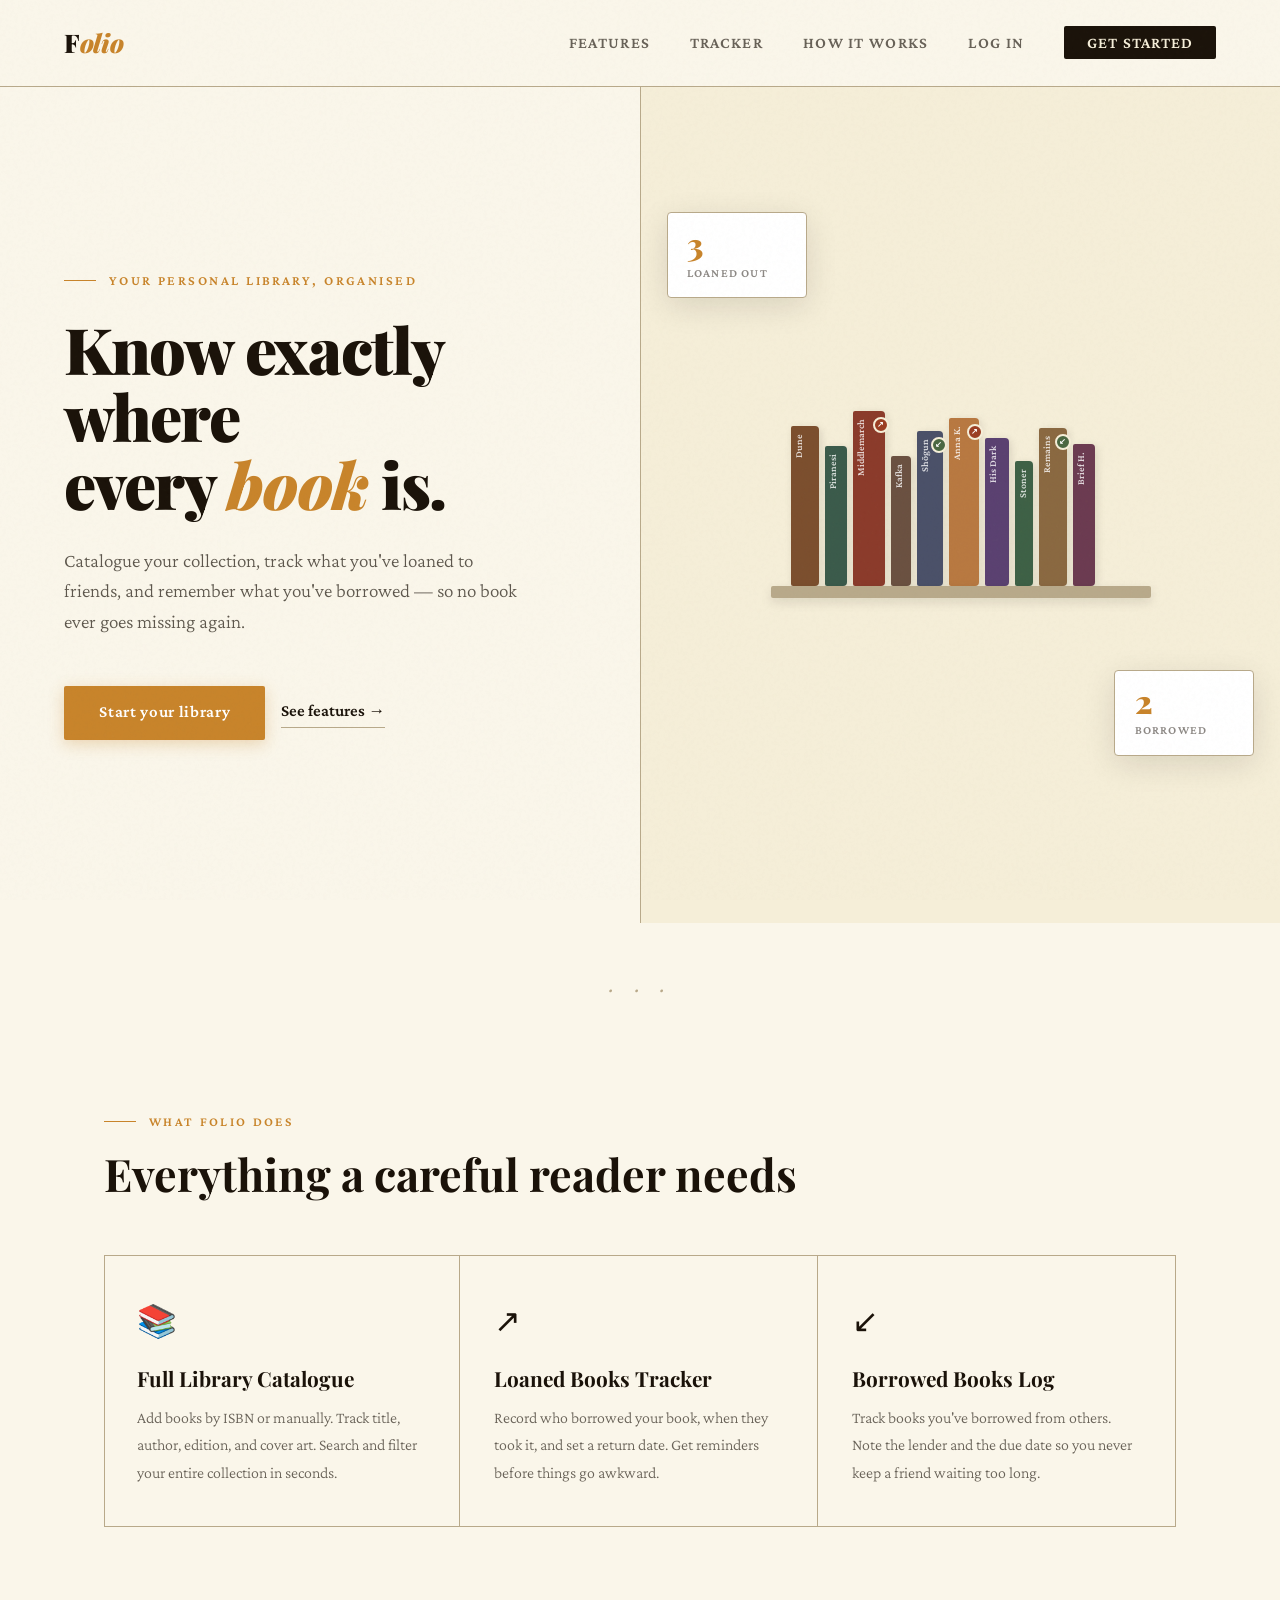
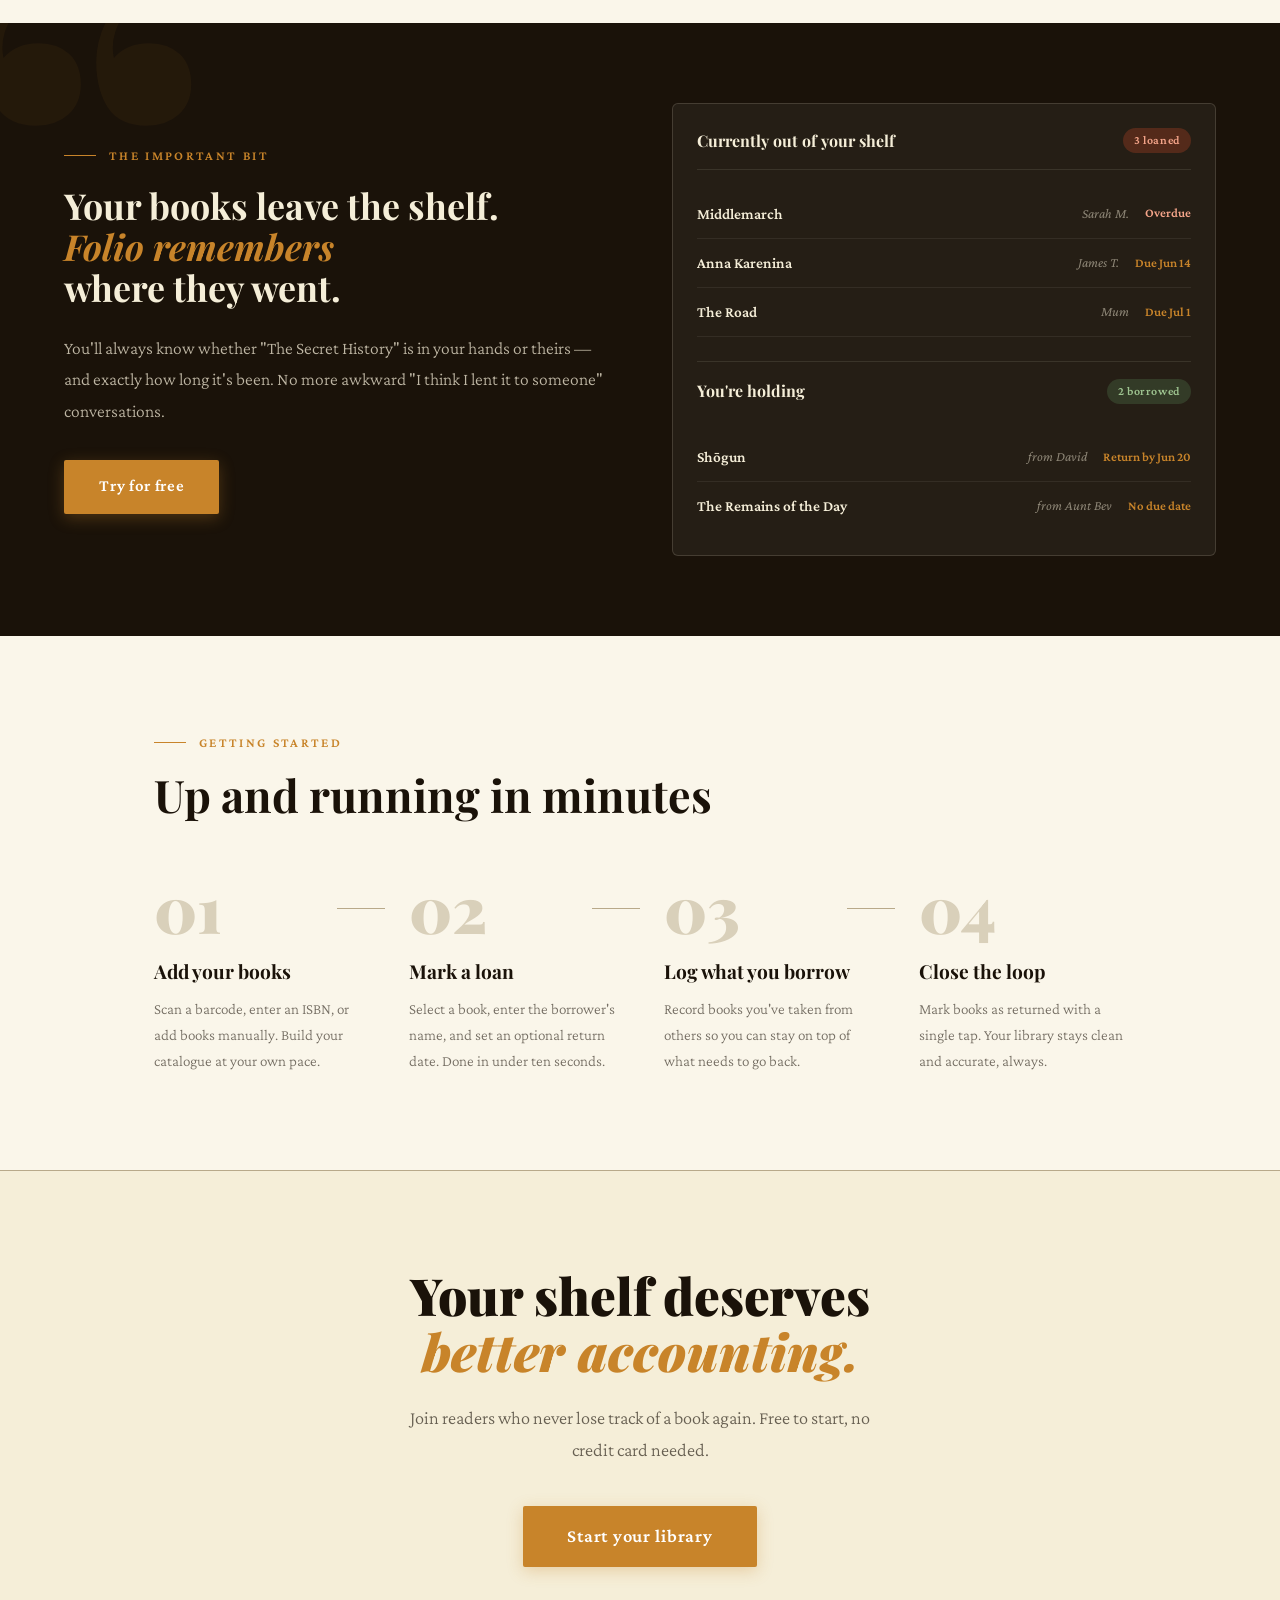
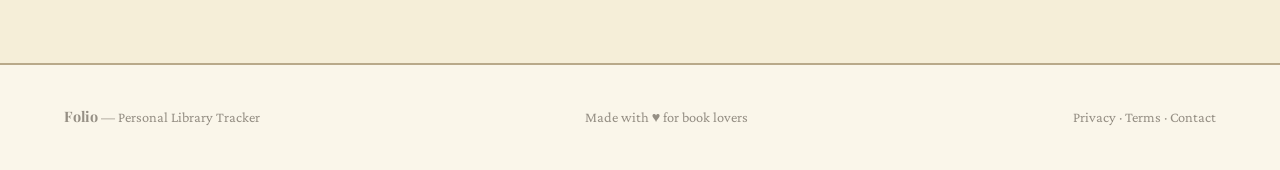
==== public/index.html @ 514248ba "Add files via upload" ====
<!DOCTYPE html>
<html lang="en">
<head>
  <meta charset="UTF-8" />
  <meta name="viewport" content="width=device-width, initial-scale=1.0" />
  <title>Folio — Your Personal Library</title>
  <link rel="preconnect" href="https://fonts.googleapis.com" />
  <link rel="preconnect" href="https://fonts.gstatic.com" crossorigin />
  <link href="https://fonts.googleapis.com/css2?family=Playfair+Display:ital,wght@0,400;0,700;0,900;1,400;1,700&family=Crimson+Pro:ital,wght@0,300;0,400;0,600;1,300;1,400&display=swap" rel="stylesheet" />
  <style>
    *, *::before, *::after { box-sizing: border-box; margin: 0; padding: 0; }

    :root {
      --ink:       #1a1209;
      --parchment: #f5eed8;
      --cream:     #faf6ea;
      --amber:     #c8842a;
      --rust:      #9b3d22;
      --sage:      #4a6741;
      --dust:      #b8a98a;
      --shadow:    rgba(26,18,9,0.12);
    }

    html { scroll-behavior: smooth; }

    body {
      background-color: var(--cream);
      color: var(--ink);
      font-family: 'Crimson Pro', Georgia, serif;
      font-size: 18px;
      line-height: 1.6;
      overflow-x: hidden;
    }

    /* ── Grain overlay ── */
    body::before {
      content: '';
      position: fixed;
      inset: 0;
      background-image: url("data:image/svg+xml,%3Csvg viewBox='0 0 256 256' xmlns='http://www.w3.org/2000/svg'%3E%3Cfilter id='noise'%3E%3CfeTurbulence type='fractalNoise' baseFrequency='0.9' numOctaves='4' stitchTiles='stitch'/%3E%3C/filter%3E%3Crect width='100%25' height='100%25' filter='url(%23noise)' opacity='0.04'/%3E%3C/svg%3E");
      pointer-events: none;
      z-index: 9999;
      opacity: 0.5;
    }

    /* ── Nav ── */
    nav {
      display: flex;
      align-items: center;
      justify-content: space-between;
      padding: 1.4rem 4rem;
      border-bottom: 1px solid var(--dust);
      position: sticky;
      top: 0;
      background: rgba(250,246,234,0.92);
      backdrop-filter: blur(8px);
      z-index: 100;
    }

    .nav-logo {
      font-family: 'Playfair Display', serif;
      font-size: 1.6rem;
      font-weight: 900;
      letter-spacing: -0.01em;
      color: var(--ink);
      text-decoration: none;
    }

    .nav-logo span {
      color: var(--amber);
      font-style: italic;
    }

    .nav-links {
      display: flex;
      gap: 2.5rem;
      list-style: none;
    }

    .nav-links a {
      font-family: 'Crimson Pro', serif;
      font-size: 1rem;
      font-weight: 600;
      letter-spacing: 0.08em;
      text-transform: uppercase;
      color: var(--ink);
      text-decoration: none;
      opacity: 0.65;
      transition: opacity 0.2s;
    }

    .nav-links a:hover { opacity: 1; }

    .nav-cta {
      background: var(--ink);
      color: var(--parchment) !important;
      padding: 0.5rem 1.4rem;
      border-radius: 2px;
      opacity: 1 !important;
      transition: background 0.2s !important;
    }

    .nav-cta:hover { background: var(--amber) !important; }

    /* ── Hero ── */
    .hero {
      display: grid;
      grid-template-columns: 1fr 1fr;
      min-height: calc(100vh - 64px);
      position: relative;
    }

    .hero-left {
      padding: 6rem 4rem 6rem 4rem;
      display: flex;
      flex-direction: column;
      justify-content: center;
      position: relative;
    }

    .hero-eyebrow {
      font-size: 0.85rem;
      font-weight: 600;
      letter-spacing: 0.18em;
      text-transform: uppercase;
      color: var(--amber);
      margin-bottom: 1.5rem;
      display: flex;
      align-items: center;
      gap: 0.8rem;
      opacity: 0;
      animation: fadeUp 0.7s 0.1s ease forwards;
    }

    .hero-eyebrow::before {
      content: '';
      display: inline-block;
      width: 2rem;
      height: 1px;
      background: var(--amber);
    }

    .hero-headline {
      font-family: 'Playfair Display', serif;
      font-size: clamp(3rem, 5vw, 5rem);
      font-weight: 900;
      line-height: 1.05;
      letter-spacing: -0.02em;
      margin-bottom: 1.8rem;
      opacity: 0;
      animation: fadeUp 0.7s 0.25s ease forwards;
    }

    .hero-headline em {
      font-style: italic;
      color: var(--amber);
    }

    .hero-sub {
      font-size: 1.2rem;
      font-weight: 300;
      color: rgba(26,18,9,0.7);
      max-width: 42ch;
      margin-bottom: 3rem;
      opacity: 0;
      animation: fadeUp 0.7s 0.4s ease forwards;
    }

    .hero-actions {
      display: flex;
      gap: 1rem;
      align-items: center;
      opacity: 0;
      animation: fadeUp 0.7s 0.55s ease forwards;
    }

    .btn-primary {
      background: var(--amber);
      color: #fff;
      font-family: 'Crimson Pro', serif;
      font-size: 1.05rem;
      font-weight: 600;
      letter-spacing: 0.04em;
      padding: 0.85rem 2.2rem;
      border: none;
      border-radius: 2px;
      cursor: pointer;
      text-decoration: none;
      display: inline-block;
      transition: background 0.2s, transform 0.15s;
      box-shadow: 0 4px 16px rgba(200,132,42,0.3);
    }

    .btn-primary:hover { background: var(--rust); transform: translateY(-1px); }

    .btn-ghost {
      font-family: 'Crimson Pro', serif;
      font-size: 1.05rem;
      font-weight: 600;
      color: var(--ink);
      text-decoration: none;
      display: inline-flex;
      align-items: center;
      gap: 0.4rem;
      border-bottom: 1px solid var(--dust);
      padding-bottom: 2px;
      transition: border-color 0.2s, color 0.2s;
    }

    .btn-ghost:hover { color: var(--amber); border-color: var(--amber); }

    /* ── Hero visual ── */
    .hero-right {
      position: relative;
      background: var(--parchment);
      display: flex;
      align-items: center;
      justify-content: center;
      overflow: hidden;
      border-left: 1px solid var(--dust);
    }

    .shelf-illustration {
      position: relative;
      width: 340px;
      opacity: 0;
      animation: fadeIn 1s 0.6s ease forwards;
    }

    /* Book shelf */
    .shelf {
      display: flex;
      align-items: flex-end;
      gap: 6px;
      position: relative;
      padding-bottom: 12px;
    }

    .shelf::after {
      content: '';
      position: absolute;
      bottom: 0;
      left: -20px;
      right: -20px;
      height: 12px;
      background: var(--dust);
      border-radius: 2px;
      box-shadow: 0 4px 12px var(--shadow);
    }

    .book {
      border-radius: 2px 4px 4px 2px;
      position: relative;
      cursor: default;
      transition: transform 0.2s;
      box-shadow: 2px 2px 8px var(--shadow);
    }

    .book:hover { transform: translateY(-8px); }

    .book-spine {
      writing-mode: vertical-rl;
      transform: rotate(180deg);
      font-family: 'Crimson Pro', serif;
      font-size: 10px;
      font-weight: 600;
      color: rgba(255,255,255,0.8);
      padding: 8px 0;
      text-align: center;
      overflow: hidden;
      text-overflow: ellipsis;
      white-space: nowrap;
    }

    /* Badge on books */
    .book-badge {
      position: absolute;
      top: 6px;
      right: -4px;
      width: 16px;
      height: 16px;
      border-radius: 50%;
      border: 2px solid var(--parchment);
      font-size: 8px;
      display: flex;
      align-items: center;
      justify-content: center;
      font-weight: 900;
      color: #fff;
    }

    .badge-out  { background: var(--rust); }
    .badge-in   { background: var(--sage); }

    /* stat cards floating */
    .stat-card {
      position: absolute;
      background: white;
      border: 1px solid var(--dust);
      border-radius: 4px;
      padding: 0.9rem 1.2rem;
      box-shadow: 0 8px 32px var(--shadow);
      min-width: 140px;
      animation: float 4s ease-in-out infinite;
    }

    .stat-card:nth-child(1) { top: 15%; left: 4%; animation-delay: 0s; }
    .stat-card:nth-child(2) { bottom: 20%; right: 4%; animation-delay: 2s; }

    .stat-num {
      font-family: 'Playfair Display', serif;
      font-size: 2rem;
      font-weight: 900;
      line-height: 1;
      color: var(--amber);
    }

    .stat-label {
      font-size: 0.75rem;
      font-weight: 600;
      letter-spacing: 0.1em;
      text-transform: uppercase;
      color: rgba(26,18,9,0.5);
      margin-top: 0.25rem;
    }

    @keyframes float {
      0%, 100% { transform: translateY(0); }
      50%       { transform: translateY(-8px); }
    }

    @keyframes fadeUp {
      from { opacity: 0; transform: translateY(20px); }
      to   { opacity: 1; transform: translateY(0); }
    }

    @keyframes fadeIn {
      from { opacity: 0; }
      to   { opacity: 1; }
    }

    /* ── Divider ── */
    .divider {
      text-align: center;
      padding: 3rem 0 1.5rem;
      font-family: 'Playfair Display', serif;
      font-style: italic;
      font-size: 1.4rem;
      color: var(--dust);
      letter-spacing: 0.3em;
    }

    /* ── Features ── */
    .features {
      padding: 5rem 4rem 6rem;
      max-width: 1200px;
      margin: 0 auto;
    }

    .section-label {
      font-size: 0.82rem;
      font-weight: 600;
      letter-spacing: 0.18em;
      text-transform: uppercase;
      color: var(--amber);
      margin-bottom: 1rem;
      display: flex;
      align-items: center;
      gap: 0.8rem;
    }

    .section-label::before {
      content: '';
      display: inline-block;
      width: 2rem;
      height: 1px;
      background: var(--amber);
    }

    .section-title {
      font-family: 'Playfair Display', serif;
      font-size: clamp(2rem, 3.5vw, 3rem);
      font-weight: 700;
      line-height: 1.15;
      margin-bottom: 3.5rem;
      max-width: 28ch;
    }

    .features-grid {
      display: grid;
      grid-template-columns: repeat(3, 1fr);
      gap: 2px;
      border: 1px solid var(--dust);
    }

    .feature-card {
      padding: 2.5rem 2rem;
      border-right: 1px solid var(--dust);
      background: var(--cream);
      transition: background 0.25s;
      position: relative;
      overflow: hidden;
    }

    .feature-card:last-child { border-right: none; }

    .feature-card::before {
      content: '';
      position: absolute;
      bottom: 0;
      left: 0;
      right: 0;
      height: 3px;
      background: var(--amber);
      transform: scaleX(0);
      transition: transform 0.3s;
      transform-origin: left;
    }

    .feature-card:hover { background: var(--parchment); }
    .feature-card:hover::before { transform: scaleX(1); }

    .feature-icon {
      font-size: 2rem;
      margin-bottom: 1.2rem;
      display: block;
    }

    .feature-title {
      font-family: 'Playfair Display', serif;
      font-size: 1.3rem;
      font-weight: 700;
      margin-bottom: 0.8rem;
      line-height: 1.2;
    }

    .feature-desc {
      font-size: 1rem;
      color: rgba(26,18,9,0.65);
      font-weight: 300;
      line-height: 1.7;
    }

    /* ── Highlight band ── */
    .highlight {
      background: var(--ink);
      color: var(--parchment);
      padding: 5rem 4rem;
      display: grid;
      grid-template-columns: 1fr 1fr;
      gap: 4rem;
      align-items: center;
      position: relative;
      overflow: hidden;
    }

    .highlight::before {
      content: '\201C';
      position: absolute;
      font-family: 'Playfair Display', serif;
      font-size: 30rem;
      font-weight: 900;
      color: rgba(200,132,42,0.06);
      top: -8rem;
      left: -2rem;
      line-height: 1;
      pointer-events: none;
    }

    .highlight-label {
      font-size: 0.82rem;
      font-weight: 600;
      letter-spacing: 0.18em;
      text-transform: uppercase;
      color: var(--amber);
      margin-bottom: 1.2rem;
      display: flex;
      align-items: center;
      gap: 0.8rem;
    }

    .highlight-label::before {
      content: '';
      display: inline-block;
      width: 2rem;
      height: 1px;
      background: var(--amber);
    }

    .highlight-title {
      font-family: 'Playfair Display', serif;
      font-size: clamp(1.8rem, 2.8vw, 2.6rem);
      font-weight: 700;
      line-height: 1.15;
      margin-bottom: 1.5rem;
    }

    .highlight-title em {
      font-style: italic;
      color: var(--amber);
    }

    .highlight-body {
      font-size: 1.1rem;
      font-weight: 300;
      color: rgba(245,238,216,0.75);
      line-height: 1.8;
      margin-bottom: 2rem;
    }

    .tracker-mockup {
      background: rgba(255,255,255,0.05);
      border: 1px solid rgba(245,238,216,0.15);
      border-radius: 6px;
      padding: 1.5rem;
    }

    .tracker-header {
      display: flex;
      align-items: center;
      justify-content: space-between;
      margin-bottom: 1.2rem;
      padding-bottom: 1rem;
      border-bottom: 1px solid rgba(245,238,216,0.1);
    }

    .tracker-title {
      font-family: 'Playfair Display', serif;
      font-size: 1rem;
      font-weight: 700;
      color: var(--parchment);
    }

    .tracker-badge {
      font-size: 0.75rem;
      font-weight: 600;
      padding: 0.2rem 0.7rem;
      border-radius: 20px;
      letter-spacing: 0.05em;
    }

    .badge-loaned  { background: rgba(155,61,34,0.4);  color: #f5a58a; }
    .badge-borrowed { background: rgba(74,103,65,0.4); color: #9ec490; }

    .tracker-row {
      display: flex;
      align-items: center;
      justify-content: space-between;
      padding: 0.75rem 0;
      border-bottom: 1px solid rgba(245,238,216,0.07);
      gap: 1rem;
    }

    .tracker-row:last-child { border-bottom: none; }

    .tracker-book-name {
      font-size: 0.95rem;
      font-weight: 600;
      color: var(--parchment);
      flex: 1;
    }

    .tracker-person {
      font-size: 0.85rem;
      color: rgba(245,238,216,0.5);
      font-style: italic;
    }

    .tracker-due {
      font-size: 0.8rem;
      color: var(--amber);
      font-weight: 600;
      white-space: nowrap;
    }

    .tracker-due.overdue { color: #f5a58a; }

    /* ── How it works ── */
    .how {
      padding: 6rem 4rem;
      max-width: 1100px;
      margin: 0 auto;
    }

    .steps {
      display: grid;
      grid-template-columns: repeat(4, 1fr);
      gap: 3rem;
      margin-top: 3.5rem;
    }

    .step {
      position: relative;
    }

    .step-num {
      font-family: 'Playfair Display', serif;
      font-size: 4rem;
      font-weight: 900;
      color: var(--dust);
      line-height: 1;
      margin-bottom: 1rem;
      opacity: 0.5;
    }

    .step-title {
      font-family: 'Playfair Display', serif;
      font-size: 1.2rem;
      font-weight: 700;
      margin-bottom: 0.6rem;
    }

    .step-desc {
      font-size: 0.95rem;
      font-weight: 300;
      color: rgba(26,18,9,0.6);
      line-height: 1.7;
    }

    /* connector line */
    .step:not(:last-child)::after {
      content: '';
      position: absolute;
      top: 2rem;
      right: -1.5rem;
      width: 3rem;
      height: 1px;
      background: var(--dust);
    }

    /* ── CTA ── */
    .cta-band {
      background: var(--parchment);
      border-top: 1px solid var(--dust);
      border-bottom: 1px solid var(--dust);
      padding: 6rem 4rem;
      text-align: center;
    }

    .cta-band h2 {
      font-family: 'Playfair Display', serif;
      font-size: clamp(2rem, 4vw, 3.5rem);
      font-weight: 900;
      line-height: 1.1;
      margin-bottom: 1.5rem;
    }

    .cta-band h2 em {
      font-style: italic;
      color: var(--amber);
    }

    .cta-band p {
      font-size: 1.15rem;
      font-weight: 300;
      color: rgba(26,18,9,0.65);
      max-width: 48ch;
      margin: 0 auto 2.5rem;
      line-height: 1.7;
    }

    /* ── Footer ── */
    footer {
      padding: 2.5rem 4rem;
      border-top: 1px solid var(--dust);
      display: flex;
      align-items: center;
      justify-content: space-between;
      font-size: 0.9rem;
      color: rgba(26,18,9,0.45);
    }

    footer a {
      color: inherit;
      text-decoration: none;
    }

    footer a:hover { color: var(--amber); }

    /* ── Responsive ── */
    @media (max-width: 900px) {
      nav { padding: 1.2rem 2rem; }
      .nav-links { display: none; }
      .hero { grid-template-columns: 1fr; min-height: unset; }
      .hero-right { height: 380px; border-left: none; border-top: 1px solid var(--dust); }
      .hero-left { padding: 4rem 2rem; }
      .features { padding: 4rem 2rem; }
      .features-grid { grid-template-columns: 1fr; }
      .feature-card { border-right: none; border-bottom: 1px solid var(--dust); }
      .highlight { grid-template-columns: 1fr; padding: 4rem 2rem; }
      .steps { grid-template-columns: 1fr 1fr; }
      .step::after { display: none; }
      .how { padding: 4rem 2rem; }
      .cta-band { padding: 4rem 2rem; }
      footer { flex-direction: column; gap: 1rem; text-align: center; padding: 2rem; }
    }
  </style>
</head>
<body>

  <!-- NAV -->
  <nav>
    <a class="nav-logo" href="#">F<span>olio</span></a>
    <ul class="nav-links">
      <li><a href="#features">Features</a></li>
      <li><a href="#tracker">Tracker</a></li>
      <li><a href="#how">How it works</a></li>
      <li><a href="/login">Log in</a></li>
      <li><a href="/signup" class="nav-cta">Get started</a></li>
    </ul>
  </nav>

  <!-- HERO -->
  <section class="hero">
    <div class="hero-left">
      <p class="hero-eyebrow">Your personal library, organised</p>
      <h1 class="hero-headline">
        Know exactly where<br>every <em>book</em> is.
      </h1>
      <p class="hero-sub">
        Catalogue your collection, track what you've loaned to friends, and remember what you've borrowed — so no book ever goes missing again.
      </p>
      <div class="hero-actions">
        <a href="/signup" class="btn-primary">Start your library</a>
        <a href="#features" class="btn-ghost">See features →</a>
      </div>
    </div>
    <div class="hero-right">
      <!-- Floating stat cards -->
      <div class="stat-card">
        <div class="stat-num">3</div>
        <div class="stat-label">Loaned out</div>
      </div>
      <div class="stat-card">
        <div class="stat-num">2</div>
        <div class="stat-label">Borrowed</div>
      </div>
      <!-- Book shelf -->
      <div class="shelf-illustration">
        <div class="shelf">
          <div class="book" style="width:28px;height:160px;background:#7b4e2d;">
            <span class="book-spine">Dune</span>
          </div>
          <div class="book" style="width:22px;height:140px;background:#3a5a4a;">
            <span class="book-spine">Piranesi</span>
          </div>
          <div class="book" style="width:32px;height:175px;background:#8b3a2a;">
            <span class="book-spine">Middlemarch</span>
            <span class="book-badge badge-out">↗</span>
          </div>
          <div class="book" style="width:20px;height:130px;background:#6a5040;">
            <span class="book-spine">Kafka</span>
          </div>
          <div class="book" style="width:26px;height:155px;background:#4a5068;">
            <span class="book-spine">Shōgun</span>
            <span class="book-badge badge-in">↙</span>
          </div>
          <div class="book" style="width:30px;height:168px;background:#b87840;">
            <span class="book-spine">Anna K.</span>
            <span class="book-badge badge-out">↗</span>
          </div>
          <div class="book" style="width:24px;height:148px;background:#5a4070;">
            <span class="book-spine">His Dark</span>
          </div>
          <div class="book" style="width:18px;height:125px;background:#3d6045;">
            <span class="book-spine">Stoner</span>
          </div>
          <div class="book" style="width:28px;height:158px;background:#8a6840;">
            <span class="book-spine">Remains</span>
            <span class="book-badge badge-in">↙</span>
          </div>
          <div class="book" style="width:22px;height:142px;background:#6b3a50;">
            <span class="book-spine">Brief H.</span>
          </div>
        </div>
      </div>
    </div>
  </section>

  <div class="divider">· · ·</div>

  <!-- FEATURES -->
  <section class="features" id="features">
    <p class="section-label">What Folio does</p>
    <h2 class="section-title">Everything a careful reader needs</h2>
    <div class="features-grid">
      <div class="feature-card">
        <span class="feature-icon">📚</span>
        <h3 class="feature-title">Full Library Catalogue</h3>
        <p class="feature-desc">Add books by ISBN or manually. Track title, author, edition, and cover art. Search and filter your entire collection in seconds.</p>
      </div>
      <div class="feature-card">
        <span class="feature-icon">↗</span>
        <h3 class="feature-title">Loaned Books Tracker</h3>
        <p class="feature-desc">Record who borrowed your book, when they took it, and set a return date. Get reminders before things go awkward.</p>
      </div>
      <div class="feature-card">
        <span class="feature-icon">↙</span>
        <h3 class="feature-title">Borrowed Books Log</h3>
        <p class="feature-desc">Track books you've borrowed from others. Note the lender and the due date so you never keep a friend waiting too long.</p>
      </div>
    </div>
  </section>

  <!-- HIGHLIGHT: TRACKER -->
  <section class="highlight" id="tracker">
    <div>
      <p class="highlight-label">The important bit</p>
      <h2 class="highlight-title">
        Your books leave the shelf.<br>
        <em>Folio remembers</em><br>where they went.
      </h2>
      <p class="highlight-body">
        You'll always know whether "The Secret History" is in your hands or theirs — and exactly how long it's been. No more awkward "I think I lent it to someone" conversations.
      </p>
      <a href="/signup" class="btn-primary">Try for free</a>
    </div>
    <div>
      <div class="tracker-mockup">
        <div class="tracker-header">
          <span class="tracker-title">Currently out of your shelf</span>
          <span class="tracker-badge badge-loaned">3 loaned</span>
        </div>
        <div class="tracker-row">
          <span class="tracker-book-name">Middlemarch</span>
          <span class="tracker-person">Sarah M.</span>
          <span class="tracker-due overdue">Overdue</span>
        </div>
        <div class="tracker-row">
          <span class="tracker-book-name">Anna Karenina</span>
          <span class="tracker-person">James T.</span>
          <span class="tracker-due">Due Jun 14</span>
        </div>
        <div class="tracker-row">
          <span class="tracker-book-name">The Road</span>
          <span class="tracker-person">Mum</span>
          <span class="tracker-due">Due Jul 1</span>
        </div>
        <div class="tracker-header" style="margin-top:1.5rem;margin-bottom:0.8rem; padding-top:1rem; border-top: 1px solid rgba(245,238,216,0.1); border-bottom: none;">
          <span class="tracker-title">You're holding</span>
          <span class="tracker-badge badge-borrowed">2 borrowed</span>
        </div>
        <div class="tracker-row">
          <span class="tracker-book-name">Shōgun</span>
          <span class="tracker-person">from David</span>
          <span class="tracker-due">Return by Jun 20</span>
        </div>
        <div class="tracker-row">
          <span class="tracker-book-name">The Remains of the Day</span>
          <span class="tracker-person">from Aunt Bev</span>
          <span class="tracker-due">No due date</span>
        </div>
      </div>
    </div>
  </section>

  <!-- HOW IT WORKS -->
  <section class="how" id="how">
    <p class="section-label">Getting started</p>
    <h2 class="section-title">Up and running in minutes</h2>
    <div class="steps">
      <div class="step">
        <div class="step-num">01</div>
        <h3 class="step-title">Add your books</h3>
        <p class="step-desc">Scan a barcode, enter an ISBN, or add books manually. Build your catalogue at your own pace.</p>
      </div>
      <div class="step">
        <div class="step-num">02</div>
        <h3 class="step-title">Mark a loan</h3>
        <p class="step-desc">Select a book, enter the borrower's name, and set an optional return date. Done in under ten seconds.</p>
      </div>
      <div class="step">
        <div class="step-num">03</div>
        <h3 class="step-title">Log what you borrow</h3>
        <p class="step-desc">Record books you've taken from others so you can stay on top of what needs to go back.</p>
      </div>
      <div class="step">
        <div class="step-num">04</div>
        <h3 class="step-title">Close the loop</h3>
        <p class="step-desc">Mark books as returned with a single tap. Your library stays clean and accurate, always.</p>
      </div>
    </div>
  </section>

  <!-- CTA -->
  <section class="cta-band">
    <h2>Your shelf deserves<br><em>better accounting.</em></h2>
    <p>Join readers who never lose track of a book again. Free to start, no credit card needed.</p>
    <a href="/signup" class="btn-primary" style="font-size:1.15rem;padding:1rem 2.8rem;">Start your library</a>
  </section>

  <!-- FOOTER -->
  <footer>
    <span><strong style="font-family:'Playfair Display',serif;">Folio</strong> — Personal Library Tracker</span>
    <span>Made with ♥ for book lovers</span>
    <span><a href="#">Privacy</a> · <a href="#">Terms</a> · <a href="#">Contact</a></span>
  </footer>

</body>
</html>
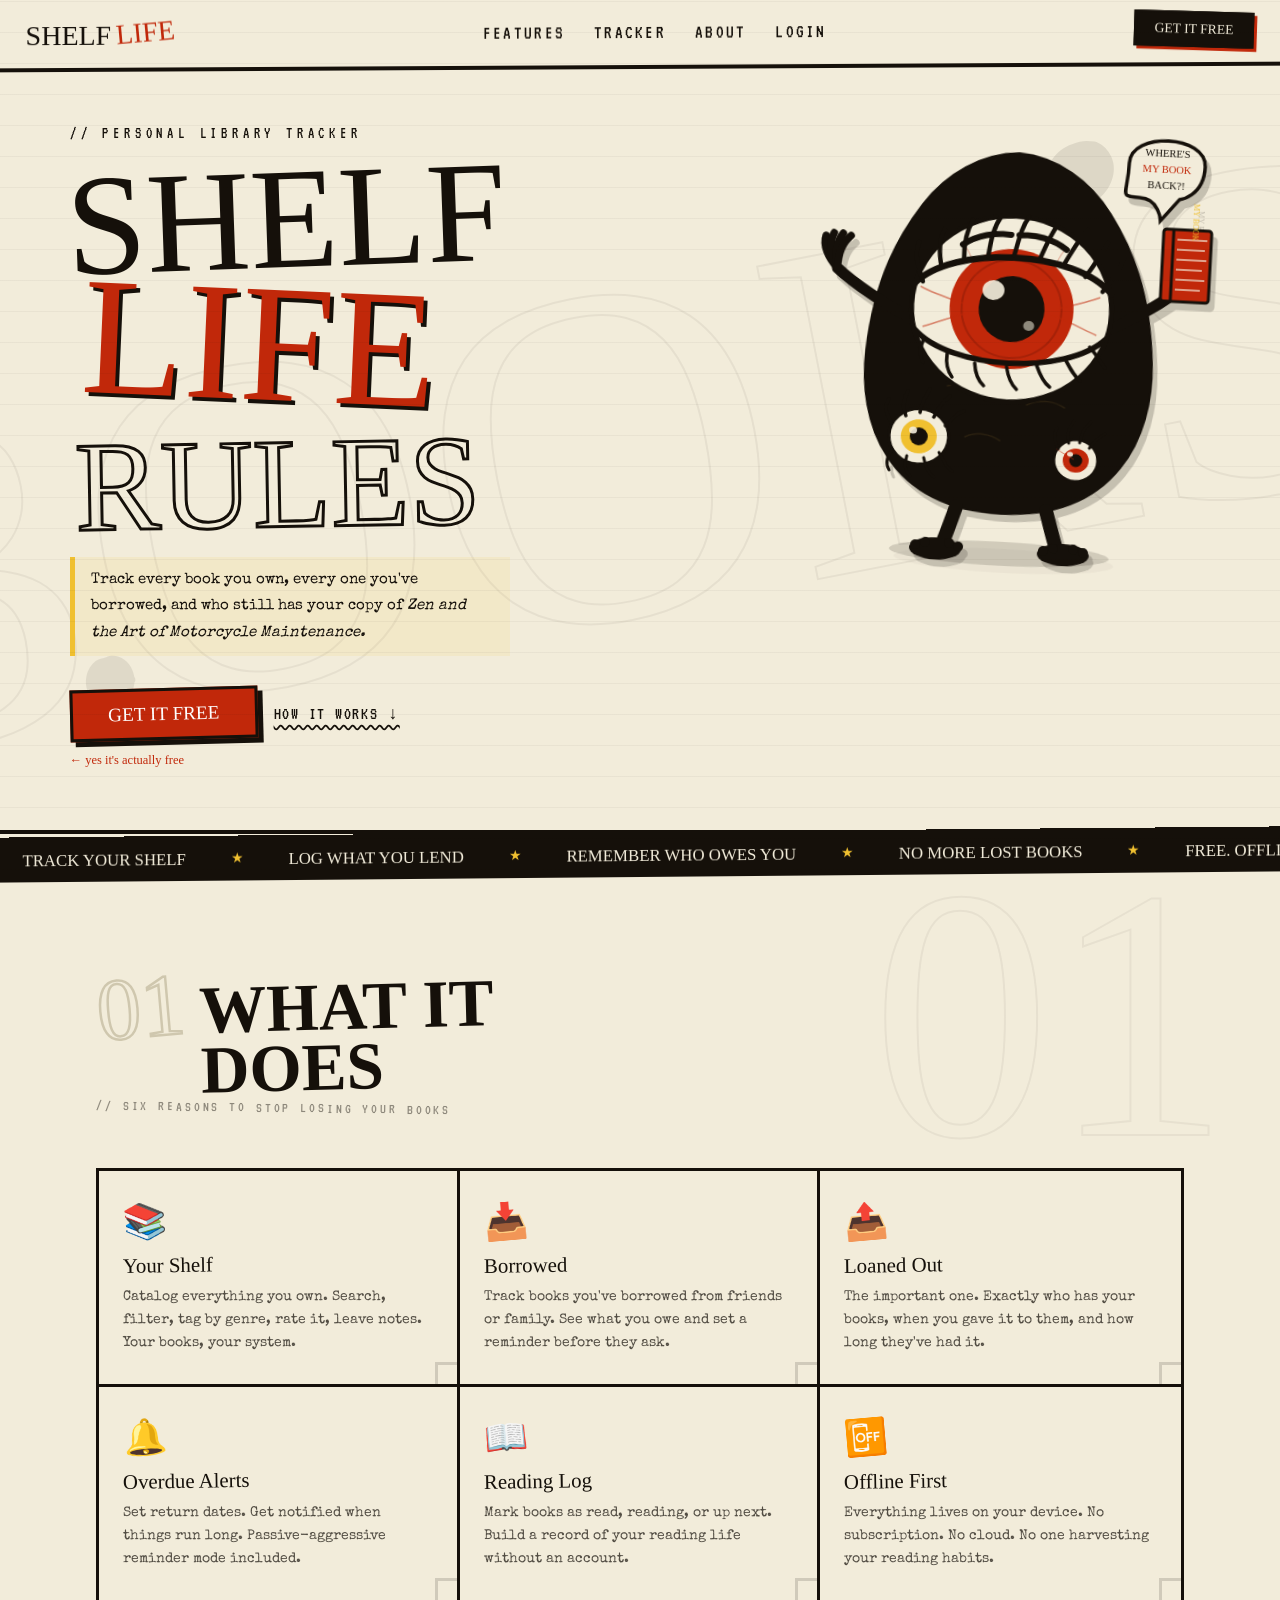
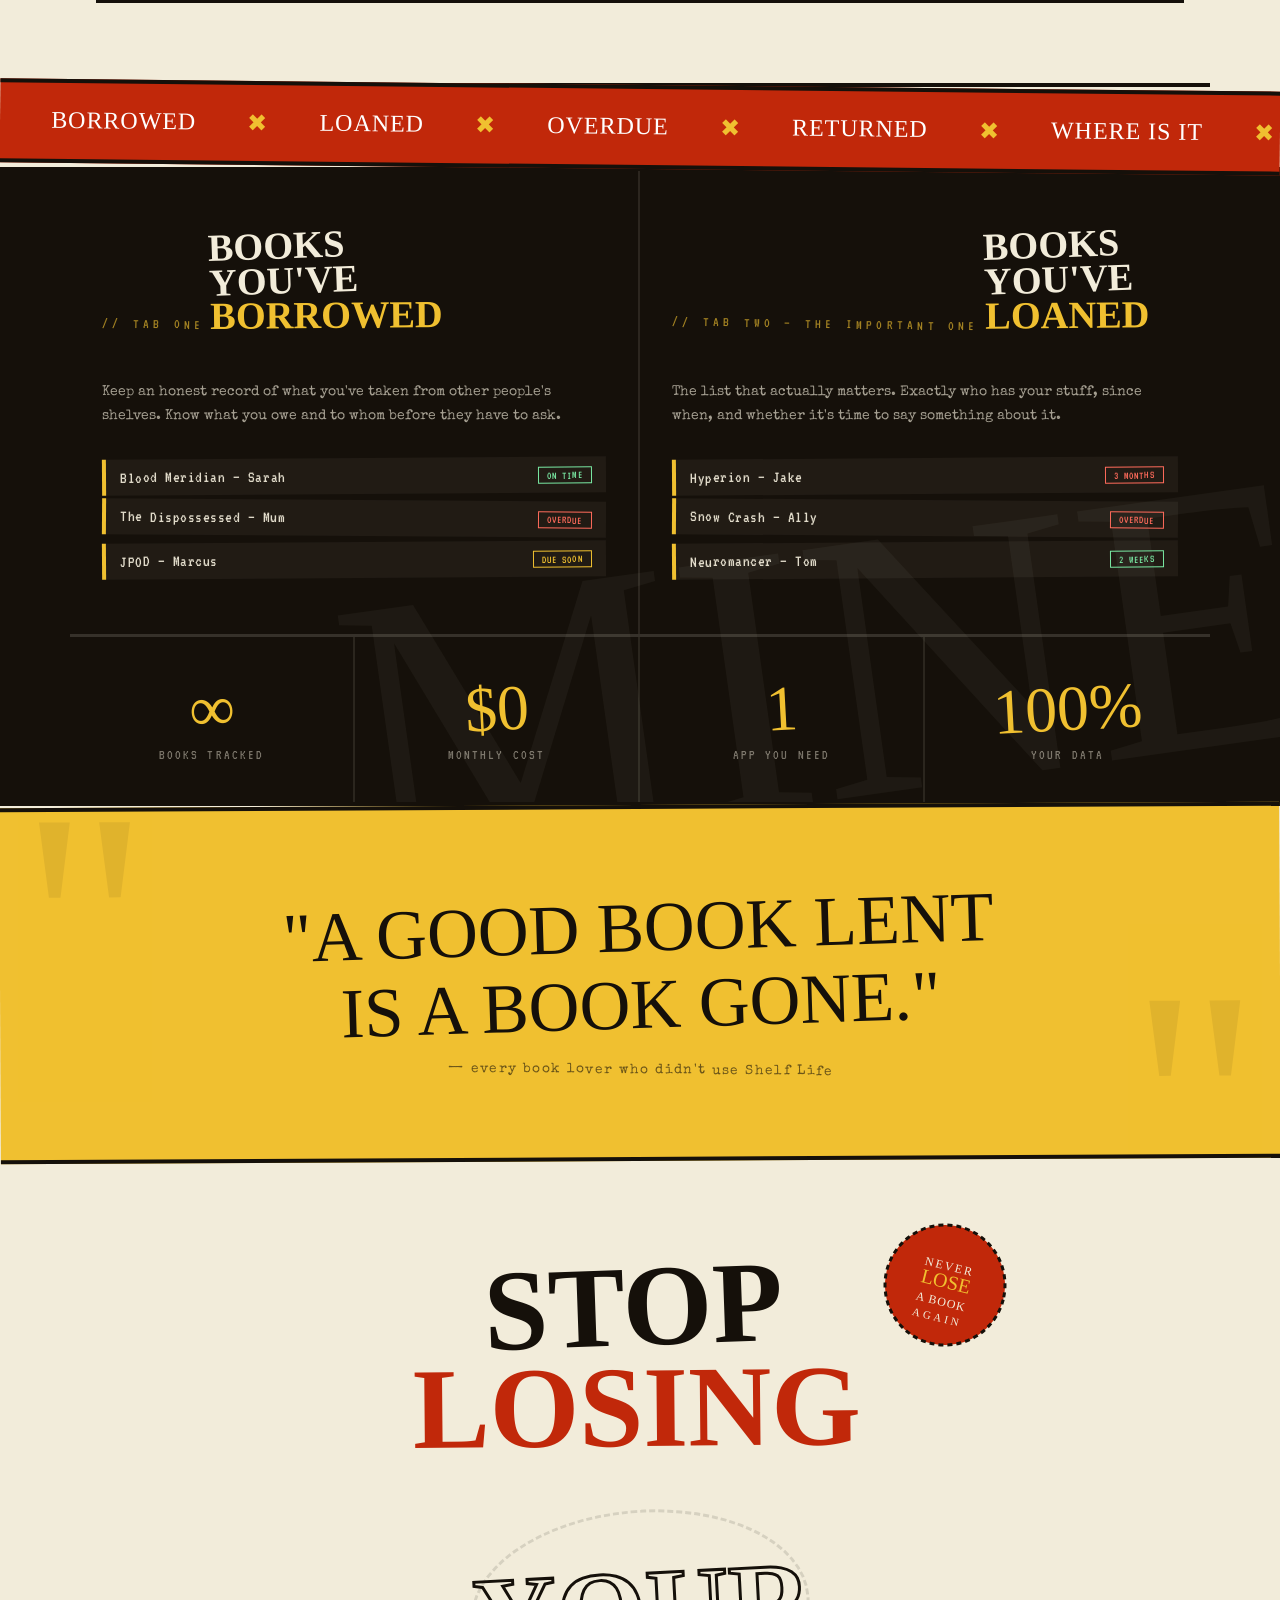
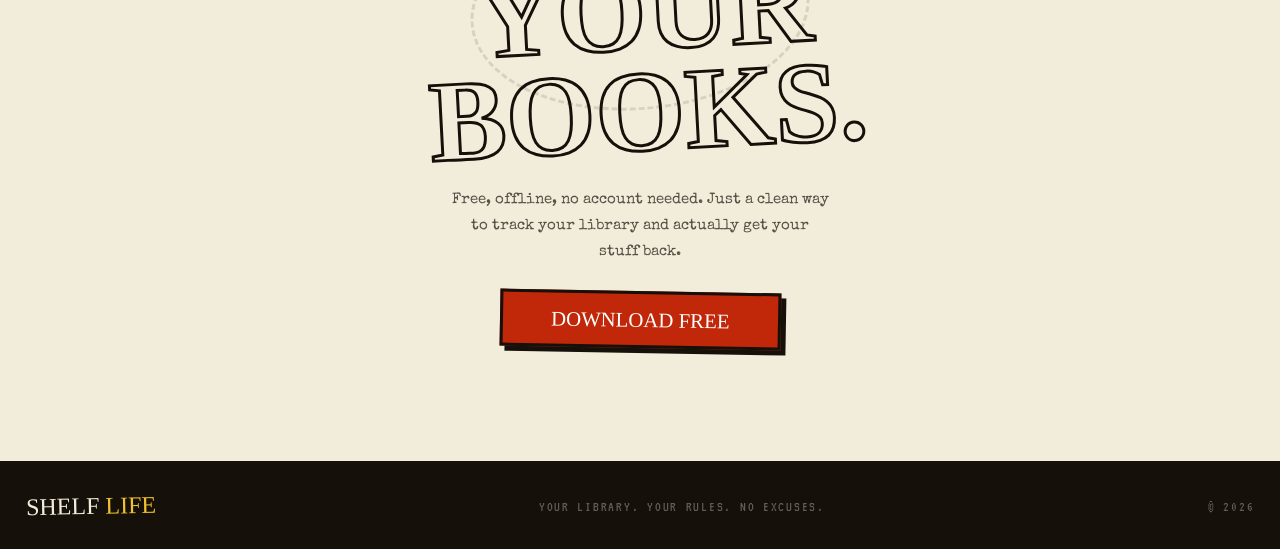
==== commit 49e17c6f: "Grunge Look" ====
--- a/public/index.html
+++ b/public/index.html
@@ -1,900 +1,773 @@
 <!DOCTYPE html>
 <html lang="en">
 <head>
-  <meta charset="UTF-8" />
-  <meta name="viewport" content="width=device-width, initial-scale=1.0" />
-  <title>Folio — Your Personal Library</title>
-  <link rel="preconnect" href="https://fonts.googleapis.com" />
-  <link rel="preconnect" href="https://fonts.gstatic.com" crossorigin />
-  <link href="https://fonts.googleapis.com/css2?family=Playfair+Display:ital,wght@0,400;0,700;0,900;1,400;1,700&family=Crimson+Pro:ital,wght@0,300;0,400;0,600;1,300;1,400&display=swap" rel="stylesheet" />
-  <style>
-    *, *::before, *::after { box-sizing: border-box; margin: 0; padding: 0; }
-
-    :root {
-      --ink:       #1a1209;
-      --parchment: #f5eed8;
-      --cream:     #faf6ea;
-      --amber:     #c8842a;
-      --rust:      #9b3d22;
-      --sage:      #4a6741;
-      --dust:      #b8a98a;
-      --shadow:    rgba(26,18,9,0.12);
-    }
-
-    html { scroll-behavior: smooth; }
-
-    body {
-      background-color: var(--cream);
-      color: var(--ink);
-      font-family: 'Crimson Pro', Georgia, serif;
-      font-size: 18px;
-      line-height: 1.6;
-      overflow-x: hidden;
-    }
-
-    /* ── Grain overlay ── */
-    body::before {
-      content: '';
-      position: fixed;
-      inset: 0;
-      background-image: url("data:image/svg+xml,%3Csvg viewBox='0 0 256 256' xmlns='http://www.w3.org/2000/svg'%3E%3Cfilter id='noise'%3E%3CfeTurbulence type='fractalNoise' baseFrequency='0.9' numOctaves='4' stitchTiles='stitch'/%3E%3C/filter%3E%3Crect width='100%25' height='100%25' filter='url(%23noise)' opacity='0.04'/%3E%3C/svg%3E");
-      pointer-events: none;
-      z-index: 9999;
-      opacity: 0.5;
-    }
-
-    /* ── Nav ── */
-    nav {
-      display: flex;
-      align-items: center;
-      justify-content: space-between;
-      padding: 1.4rem 4rem;
-      border-bottom: 1px solid var(--dust);
-      position: sticky;
-      top: 0;
-      background: rgba(250,246,234,0.92);
-      backdrop-filter: blur(8px);
-      z-index: 100;
-    }
-
-    .nav-logo {
-      font-family: 'Playfair Display', serif;
-      font-size: 1.6rem;
-      font-weight: 900;
-      letter-spacing: -0.01em;
-      color: var(--ink);
-      text-decoration: none;
-    }
-
-    .nav-logo span {
-      color: var(--amber);
-      font-style: italic;
-    }
-
-    .nav-links {
-      display: flex;
-      gap: 2.5rem;
-      list-style: none;
-    }
-
-    .nav-links a {
-      font-family: 'Crimson Pro', serif;
-      font-size: 1rem;
-      font-weight: 600;
-      letter-spacing: 0.08em;
-      text-transform: uppercase;
-      color: var(--ink);
-      text-decoration: none;
-      opacity: 0.65;
-      transition: opacity 0.2s;
-    }
-
-    .nav-links a:hover { opacity: 1; }
-
-    .nav-cta {
-      background: var(--ink);
-      color: var(--parchment) !important;
-      padding: 0.5rem 1.4rem;
-      border-radius: 2px;
-      opacity: 1 !important;
-      transition: background 0.2s !important;
-    }
-
-    .nav-cta:hover { background: var(--amber) !important; }
-
-    /* ── Hero ── */
-    .hero {
-      display: grid;
-      grid-template-columns: 1fr 1fr;
-      min-height: calc(100vh - 64px);
-      position: relative;
-    }
-
-    .hero-left {
-      padding: 6rem 4rem 6rem 4rem;
-      display: flex;
-      flex-direction: column;
-      justify-content: center;
-      position: relative;
-    }
-
-    .hero-eyebrow {
-      font-size: 0.85rem;
-      font-weight: 600;
-      letter-spacing: 0.18em;
-      text-transform: uppercase;
-      color: var(--amber);
-      margin-bottom: 1.5rem;
-      display: flex;
-      align-items: center;
-      gap: 0.8rem;
-      opacity: 0;
-      animation: fadeUp 0.7s 0.1s ease forwards;
-    }
-
-    .hero-eyebrow::before {
-      content: '';
-      display: inline-block;
-      width: 2rem;
-      height: 1px;
-      background: var(--amber);
-    }
-
-    .hero-headline {
-      font-family: 'Playfair Display', serif;
-      font-size: clamp(3rem, 5vw, 5rem);
-      font-weight: 900;
-      line-height: 1.05;
-      letter-spacing: -0.02em;
-      margin-bottom: 1.8rem;
-      opacity: 0;
-      animation: fadeUp 0.7s 0.25s ease forwards;
-    }
-
-    .hero-headline em {
-      font-style: italic;
-      color: var(--amber);
-    }
-
-    .hero-sub {
-      font-size: 1.2rem;
-      font-weight: 300;
-      color: rgba(26,18,9,0.7);
-      max-width: 42ch;
-      margin-bottom: 3rem;
-      opacity: 0;
-      animation: fadeUp 0.7s 0.4s ease forwards;
-    }
-
-    .hero-actions {
-      display: flex;
-      gap: 1rem;
-      align-items: center;
-      opacity: 0;
-      animation: fadeUp 0.7s 0.55s ease forwards;
-    }
-
-    .btn-primary {
-      background: var(--amber);
-      color: #fff;
-      font-family: 'Crimson Pro', serif;
-      font-size: 1.05rem;
-      font-weight: 600;
-      letter-spacing: 0.04em;
-      padding: 0.85rem 2.2rem;
-      border: none;
-      border-radius: 2px;
-      cursor: pointer;
-      text-decoration: none;
-      display: inline-block;
-      transition: background 0.2s, transform 0.15s;
-      box-shadow: 0 4px 16px rgba(200,132,42,0.3);
-    }
-
-    .btn-primary:hover { background: var(--rust); transform: translateY(-1px); }
-
-    .btn-ghost {
-      font-family: 'Crimson Pro', serif;
-      font-size: 1.05rem;
-      font-weight: 600;
-      color: var(--ink);
-      text-decoration: none;
-      display: inline-flex;
-      align-items: center;
-      gap: 0.4rem;
-      border-bottom: 1px solid var(--dust);
-      padding-bottom: 2px;
-      transition: border-color 0.2s, color 0.2s;
-    }
-
-    .btn-ghost:hover { color: var(--amber); border-color: var(--amber); }
-
-    /* ── Hero visual ── */
-    .hero-right {
-      position: relative;
-      background: var(--parchment);
-      display: flex;
-      align-items: center;
-      justify-content: center;
-      overflow: hidden;
-      border-left: 1px solid var(--dust);
-    }
-
-    .shelf-illustration {
-      position: relative;
-      width: 340px;
-      opacity: 0;
-      animation: fadeIn 1s 0.6s ease forwards;
-    }
-
-    /* Book shelf */
-    .shelf {
-      display: flex;
-      align-items: flex-end;
-      gap: 6px;
-      position: relative;
-      padding-bottom: 12px;
-    }
-
-    .shelf::after {
-      content: '';
-      position: absolute;
-      bottom: 0;
-      left: -20px;
-      right: -20px;
-      height: 12px;
-      background: var(--dust);
-      border-radius: 2px;
-      box-shadow: 0 4px 12px var(--shadow);
-    }
-
-    .book {
-      border-radius: 2px 4px 4px 2px;
-      position: relative;
-      cursor: default;
-      transition: transform 0.2s;
-      box-shadow: 2px 2px 8px var(--shadow);
-    }
-
-    .book:hover { transform: translateY(-8px); }
-
-    .book-spine {
-      writing-mode: vertical-rl;
-      transform: rotate(180deg);
-      font-family: 'Crimson Pro', serif;
-      font-size: 10px;
-      font-weight: 600;
-      color: rgba(255,255,255,0.8);
-      padding: 8px 0;
-      text-align: center;
-      overflow: hidden;
-      text-overflow: ellipsis;
-      white-space: nowrap;
-    }
-
-    /* Badge on books */
-    .book-badge {
-      position: absolute;
-      top: 6px;
-      right: -4px;
-      width: 16px;
-      height: 16px;
-      border-radius: 50%;
-      border: 2px solid var(--parchment);
-      font-size: 8px;
-      display: flex;
-      align-items: center;
-      justify-content: center;
-      font-weight: 900;
-      color: #fff;
-    }
-
-    .badge-out  { background: var(--rust); }
-    .badge-in   { background: var(--sage); }
-
-    /* stat cards floating */
-    .stat-card {
-      position: absolute;
-      background: white;
-      border: 1px solid var(--dust);
-      border-radius: 4px;
-      padding: 0.9rem 1.2rem;
-      box-shadow: 0 8px 32px var(--shadow);
-      min-width: 140px;
-      animation: float 4s ease-in-out infinite;
-    }
-
-    .stat-card:nth-child(1) { top: 15%; left: 4%; animation-delay: 0s; }
-    .stat-card:nth-child(2) { bottom: 20%; right: 4%; animation-delay: 2s; }
-
-    .stat-num {
-      font-family: 'Playfair Display', serif;
-      font-size: 2rem;
-      font-weight: 900;
-      line-height: 1;
-      color: var(--amber);
-    }
-
-    .stat-label {
-      font-size: 0.75rem;
-      font-weight: 600;
-      letter-spacing: 0.1em;
-      text-transform: uppercase;
-      color: rgba(26,18,9,0.5);
-      margin-top: 0.25rem;
-    }
-
-    @keyframes float {
-      0%, 100% { transform: translateY(0); }
-      50%       { transform: translateY(-8px); }
-    }
-
-    @keyframes fadeUp {
-      from { opacity: 0; transform: translateY(20px); }
-      to   { opacity: 1; transform: translateY(0); }
-    }
-
-    @keyframes fadeIn {
-      from { opacity: 0; }
-      to   { opacity: 1; }
-    }
-
-    /* ── Divider ── */
-    .divider {
-      text-align: center;
-      padding: 3rem 0 1.5rem;
-      font-family: 'Playfair Display', serif;
-      font-style: italic;
-      font-size: 1.4rem;
-      color: var(--dust);
-      letter-spacing: 0.3em;
-    }
-
-    /* ── Features ── */
-    .features {
-      padding: 5rem 4rem 6rem;
-      max-width: 1200px;
-      margin: 0 auto;
-    }
-
-    .section-label {
-      font-size: 0.82rem;
-      font-weight: 600;
-      letter-spacing: 0.18em;
-      text-transform: uppercase;
-      color: var(--amber);
-      margin-bottom: 1rem;
-      display: flex;
-      align-items: center;
-      gap: 0.8rem;
-    }
-
-    .section-label::before {
-      content: '';
-      display: inline-block;
-      width: 2rem;
-      height: 1px;
-      background: var(--amber);
-    }
-
-    .section-title {
-      font-family: 'Playfair Display', serif;
-      font-size: clamp(2rem, 3.5vw, 3rem);
-      font-weight: 700;
-      line-height: 1.15;
-      margin-bottom: 3.5rem;
-      max-width: 28ch;
-    }
-
-    .features-grid {
-      display: grid;
-      grid-template-columns: repeat(3, 1fr);
-      gap: 2px;
-      border: 1px solid var(--dust);
-    }
-
-    .feature-card {
-      padding: 2.5rem 2rem;
-      border-right: 1px solid var(--dust);
-      background: var(--cream);
-      transition: background 0.25s;
-      position: relative;
-      overflow: hidden;
-    }
-
-    .feature-card:last-child { border-right: none; }
-
-    .feature-card::before {
-      content: '';
-      position: absolute;
-      bottom: 0;
-      left: 0;
-      right: 0;
-      height: 3px;
-      background: var(--amber);
-      transform: scaleX(0);
-      transition: transform 0.3s;
-      transform-origin: left;
-    }
-
-    .feature-card:hover { background: var(--parchment); }
-    .feature-card:hover::before { transform: scaleX(1); }
-
-    .feature-icon {
-      font-size: 2rem;
-      margin-bottom: 1.2rem;
-      display: block;
-    }
-
-    .feature-title {
-      font-family: 'Playfair Display', serif;
-      font-size: 1.3rem;
-      font-weight: 700;
-      margin-bottom: 0.8rem;
-      line-height: 1.2;
-    }
-
-    .feature-desc {
-      font-size: 1rem;
-      color: rgba(26,18,9,0.65);
-      font-weight: 300;
-      line-height: 1.7;
-    }
-
-    /* ── Highlight band ── */
-    .highlight {
-      background: var(--ink);
-      color: var(--parchment);
-      padding: 5rem 4rem;
-      display: grid;
-      grid-template-columns: 1fr 1fr;
-      gap: 4rem;
-      align-items: center;
-      position: relative;
-      overflow: hidden;
-    }
-
-    .highlight::before {
-      content: '\201C';
-      position: absolute;
-      font-family: 'Playfair Display', serif;
-      font-size: 30rem;
-      font-weight: 900;
-      color: rgba(200,132,42,0.06);
-      top: -8rem;
-      left: -2rem;
-      line-height: 1;
-      pointer-events: none;
-    }
-
-    .highlight-label {
-      font-size: 0.82rem;
-      font-weight: 600;
-      letter-spacing: 0.18em;
-      text-transform: uppercase;
-      color: var(--amber);
-      margin-bottom: 1.2rem;
-      display: flex;
-      align-items: center;
-      gap: 0.8rem;
-    }
-
-    .highlight-label::before {
-      content: '';
-      display: inline-block;
-      width: 2rem;
-      height: 1px;
-      background: var(--amber);
-    }
-
-    .highlight-title {
-      font-family: 'Playfair Display', serif;
-      font-size: clamp(1.8rem, 2.8vw, 2.6rem);
-      font-weight: 700;
-      line-height: 1.15;
-      margin-bottom: 1.5rem;
-    }
-
-    .highlight-title em {
-      font-style: italic;
-      color: var(--amber);
-    }
-
-    .highlight-body {
-      font-size: 1.1rem;
-      font-weight: 300;
-      color: rgba(245,238,216,0.75);
-      line-height: 1.8;
-      margin-bottom: 2rem;
-    }
-
-    .tracker-mockup {
-      background: rgba(255,255,255,0.05);
-      border: 1px solid rgba(245,238,216,0.15);
-      border-radius: 6px;
-      padding: 1.5rem;
-    }
-
-    .tracker-header {
-      display: flex;
-      align-items: center;
-      justify-content: space-between;
-      margin-bottom: 1.2rem;
-      padding-bottom: 1rem;
-      border-bottom: 1px solid rgba(245,238,216,0.1);
-    }
-
-    .tracker-title {
-      font-family: 'Playfair Display', serif;
-      font-size: 1rem;
-      font-weight: 700;
-      color: var(--parchment);
-    }
-
-    .tracker-badge {
-      font-size: 0.75rem;
-      font-weight: 600;
-      padding: 0.2rem 0.7rem;
-      border-radius: 20px;
-      letter-spacing: 0.05em;
-    }
-
-    .badge-loaned  { background: rgba(155,61,34,0.4);  color: #f5a58a; }
-    .badge-borrowed { background: rgba(74,103,65,0.4); color: #9ec490; }
-
-    .tracker-row {
-      display: flex;
-      align-items: center;
-      justify-content: space-between;
-      padding: 0.75rem 0;
-      border-bottom: 1px solid rgba(245,238,216,0.07);
-      gap: 1rem;
-    }
-
-    .tracker-row:last-child { border-bottom: none; }
-
-    .tracker-book-name {
-      font-size: 0.95rem;
-      font-weight: 600;
-      color: var(--parchment);
-      flex: 1;
-    }
-
-    .tracker-person {
-      font-size: 0.85rem;
-      color: rgba(245,238,216,0.5);
-      font-style: italic;
-    }
-
-    .tracker-due {
-      font-size: 0.8rem;
-      color: var(--amber);
-      font-weight: 600;
-      white-space: nowrap;
-    }
-
-    .tracker-due.overdue { color: #f5a58a; }
-
-    /* ── How it works ── */
-    .how {
-      padding: 6rem 4rem;
-      max-width: 1100px;
-      margin: 0 auto;
-    }
-
-    .steps {
-      display: grid;
-      grid-template-columns: repeat(4, 1fr);
-      gap: 3rem;
-      margin-top: 3.5rem;
-    }
-
-    .step {
-      position: relative;
-    }
-
-    .step-num {
-      font-family: 'Playfair Display', serif;
-      font-size: 4rem;
-      font-weight: 900;
-      color: var(--dust);
-      line-height: 1;
-      margin-bottom: 1rem;
-      opacity: 0.5;
-    }
-
-    .step-title {
-      font-family: 'Playfair Display', serif;
-      font-size: 1.2rem;
-      font-weight: 700;
-      margin-bottom: 0.6rem;
-    }
-
-    .step-desc {
-      font-size: 0.95rem;
-      font-weight: 300;
-      color: rgba(26,18,9,0.6);
-      line-height: 1.7;
-    }
-
-    /* connector line */
-    .step:not(:last-child)::after {
-      content: '';
-      position: absolute;
-      top: 2rem;
-      right: -1.5rem;
-      width: 3rem;
-      height: 1px;
-      background: var(--dust);
-    }
-
-    /* ── CTA ── */
-    .cta-band {
-      background: var(--parchment);
-      border-top: 1px solid var(--dust);
-      border-bottom: 1px solid var(--dust);
-      padding: 6rem 4rem;
-      text-align: center;
-    }
-
-    .cta-band h2 {
-      font-family: 'Playfair Display', serif;
-      font-size: clamp(2rem, 4vw, 3.5rem);
-      font-weight: 900;
-      line-height: 1.1;
-      margin-bottom: 1.5rem;
-    }
-
-    .cta-band h2 em {
-      font-style: italic;
-      color: var(--amber);
-    }
-
-    .cta-band p {
-      font-size: 1.15rem;
-      font-weight: 300;
-      color: rgba(26,18,9,0.65);
-      max-width: 48ch;
-      margin: 0 auto 2.5rem;
-      line-height: 1.7;
-    }
-
-    /* ── Footer ── */
-    footer {
-      padding: 2.5rem 4rem;
-      border-top: 1px solid var(--dust);
-      display: flex;
-      align-items: center;
-      justify-content: space-between;
-      font-size: 0.9rem;
-      color: rgba(26,18,9,0.45);
-    }
-
-    footer a {
-      color: inherit;
-      text-decoration: none;
-    }
-
-    footer a:hover { color: var(--amber); }
-
-    /* ── Responsive ── */
-    @media (max-width: 900px) {
-      nav { padding: 1.2rem 2rem; }
-      .nav-links { display: none; }
-      .hero { grid-template-columns: 1fr; min-height: unset; }
-      .hero-right { height: 380px; border-left: none; border-top: 1px solid var(--dust); }
-      .hero-left { padding: 4rem 2rem; }
-      .features { padding: 4rem 2rem; }
-      .features-grid { grid-template-columns: 1fr; }
-      .feature-card { border-right: none; border-bottom: 1px solid var(--dust); }
-      .highlight { grid-template-columns: 1fr; padding: 4rem 2rem; }
-      .steps { grid-template-columns: 1fr 1fr; }
-      .step::after { display: none; }
-      .how { padding: 4rem 2rem; }
-      .cta-band { padding: 4rem 2rem; }
-      footer { flex-direction: column; gap: 1rem; text-align: center; padding: 2rem; }
-    }
-  </style>
+<meta charset="UTF-8">
+<meta name="viewport" content="width=device-width, initial-scale=1.0">
+<title>SHELF LIFE</title>
+<link rel="preconnect" href="https://fonts.googleapis.com">
+<link rel="preconnect" href="https://fonts.gstatic.com" crossorigin>
+<link href="https://fonts.googleapis.com/css2?family=Permanent+Marker&family=Special+Elite&family=VT323&display=swap" rel="stylesheet">
+<style>
+*,*::before,*::after{box-sizing:border-box;margin:0;padding:0;}
+:root{--bg:#f2ecda;--ink:#15100a;--red:#c1280a;--yellow:#f0c030;--mid:#cfc7ae;}
+html{scroll-behavior:smooth;}
+body{background:var(--bg);color:var(--ink);font-family:'Special Elite',cursive;overflow-x:hidden;}
+
+/* ruled paper lines */
+body::after{content:'';position:fixed;inset:0;pointer-events:none;z-index:997;
+  background-image:repeating-linear-gradient(0deg,transparent,transparent 30px,rgba(21,16,10,0.04) 30px,rgba(21,16,10,0.04) 31px);
+}
+
+/* ===================== NAV ===================== */
+nav{
+  display:flex;align-items:center;justify-content:space-between;
+  padding:0.9rem 1.6rem;
+  border-bottom:4px solid var(--ink);
+  position:sticky;top:0;background:var(--bg);z-index:200;
+  transform:rotate(-0.3deg);
+}
+.nav-logo{
+  font-family:'Permanent Marker',cursive;font-size:1.75rem;
+  color:var(--ink);text-decoration:none;
+  display:flex;align-items:baseline;gap:0.3rem;
+}
+.nav-logo em{font-style:normal;color:var(--red);transform:rotate(-5deg) translateY(-3px);display:inline-block;}
+nav ul{list-style:none;display:flex;gap:1.8rem;}
+nav ul a{font-family:'VT323',monospace;font-size:1.2rem;letter-spacing:0.12em;text-transform:uppercase;color:var(--ink);text-decoration:none;}
+nav ul a:hover{color:var(--red);text-decoration:underline;text-decoration-style:wavy;}
+.nav-btn{
+  font-family:'Permanent Marker',cursive;font-size:0.85rem;
+  background:var(--ink);color:var(--bg);padding:0.45rem 1.1rem;
+  text-decoration:none;border:3px solid var(--ink);
+  transform:rotate(2deg);display:inline-block;
+  box-shadow:3px 3px 0 var(--red);
+}
+.nav-btn:hover{background:var(--red);border-color:var(--red);}
+
+/* ===================== HERO ===================== */
+.hero{
+  padding:2rem 1.6rem 3rem;
+  position:relative;overflow:hidden;
+  border-bottom:4px solid var(--ink);
+  min-height:85vh;
+}
+
+/* screaming BG word */
+.hero-bg-word{
+  position:absolute;font-family:'Permanent Marker',cursive;font-size:38vw;
+  color:transparent;-webkit-text-stroke:2px rgba(21,16,10,0.055);
+  top:50%;left:50%;transform:translate(-54%,-48%) rotate(-11deg);
+  white-space:nowrap;pointer-events:none;user-select:none;z-index:0;line-height:1;
+}
+
+/* scattered ink splats */
+.splat{position:absolute;pointer-events:none;z-index:1;}
+.splat-1{top:8%;right:12%;width:90px;opacity:0.09;transform:rotate(22deg);}
+.splat-2{bottom:15%;left:6%;width:70px;opacity:0.08;transform:rotate(-14deg);}
+.splat-3{top:40%;right:5%;width:50px;opacity:0.07;transform:rotate(44deg);}
+
+.hero-layout{
+  display:grid;
+  grid-template-columns:1fr 400px;
+  gap:1rem;
+  align-items:start;
+  position:relative;z-index:2;
+  max-width:1140px;margin:0 auto;
+}
+
+/* MOBILE: stack monster above text */
+@media(max-width:800px){
+  .hero-layout{grid-template-columns:1fr;grid-template-rows:auto auto;}
+  .hero-right{grid-row:1;display:flex;justify-content:center;}
+  .hero-left{grid-row:2;}
+  .hero-right svg{max-width:280px;width:80vw;}
+  nav ul{display:none;}
+}
+
+.hero-left{padding-top:1.5rem;}
+
+.hero-eyebrow{
+  font-family:'VT323',monospace;font-size:1rem;letter-spacing:0.3em;
+  text-transform:uppercase;opacity:0.5;margin-bottom:0.6rem;
+  transform:rotate(1deg);display:inline-block;
+}
+
+/* CHAOS: big stacked headline with mixed transforms */
+.hero-h1-wrap{margin-bottom:1rem;}
+.h1-line{font-family:'Permanent Marker',cursive;line-height:0.88;display:block;}
+.h1-line-1{font-size:clamp(4rem,12vw,9rem);transform:rotate(-2deg) translateX(-4px);display:block;}
+.h1-line-2{
+  font-size:clamp(4.5rem,14vw,10.5rem);color:var(--red);
+  transform:rotate(2.5deg) translateX(12px);display:block;
+  text-shadow:4px 4px 0 var(--ink);
+}
+.h1-line-3{
+  font-size:clamp(3.5rem,10vw,8rem);
+  -webkit-text-stroke:3px var(--ink);color:transparent;
+  transform:rotate(-1deg) translateX(5px);display:block;
+}
+
+.hero-sub{
+  font-size:0.95rem;line-height:1.75;max-width:440px;
+  margin:1.2rem 0 2rem;opacity:0.8;
+  border-left:5px solid var(--yellow);padding-left:1rem;
+  transform:rotate(0.4deg);
+  background:rgba(240,192,48,0.1);padding:0.6rem 1rem;
+}
+
+.hero-btns{display:flex;flex-wrap:wrap;gap:1rem;align-items:center;}
+
+.btn-big{
+  font-family:'Permanent Marker',cursive;font-size:1.2rem;
+  background:var(--red);color:#fff;padding:0.75rem 2.2rem;
+  text-decoration:none;border:3px solid var(--ink);
+  box-shadow:5px 5px 0 var(--ink);display:inline-block;
+  transform:rotate(-1.5deg);
+  transition:transform 0.1s,box-shadow 0.1s;
+}
+.btn-big:hover{transform:rotate(-1.5deg) translate(-2px,-2px);box-shadow:8px 8px 0 var(--ink);}
+
+.btn-ghost{
+  font-family:'VT323',monospace;font-size:1.1rem;letter-spacing:0.1em;
+  text-transform:uppercase;color:var(--ink);
+  text-decoration:underline;text-decoration-style:wavy;text-underline-offset:5px;
+}
+
+/* scrawled annotation */
+.annotation{
+  font-family:'Permanent Marker',cursive;font-size:0.78rem;
+  color:var(--red);opacity:0.75;margin-top:0.8rem;
+  transform:rotate(-3deg);display:inline-block;
+}
+.annotation::before{content:'← ';}
+
+/* ===== MONSTER SVG ===== */
+.hero-right{
+  position:relative;z-index:2;
+  display:flex;align-items:flex-start;justify-content:center;
+  padding-top:0.5rem;
+}
+.hero-right svg{
+  width:100%;max-width:400px;height:auto;
+  filter:drop-shadow(5px 7px 0 rgba(21,16,10,0.2));
+  transform:rotate(3deg);
+}
+
+/* ===================== MARQUEE ===================== */
+.marquee-wrap{
+  background:var(--ink);padding:0.7rem 0;overflow:hidden;
+  white-space:nowrap;border-top:3px solid var(--ink);
+  transform:rotate(-0.5deg);margin:-2px 0;
+  position:relative;z-index:5;
+}
+.marquee-track{display:inline-flex;animation:scroll 16s linear infinite;}
+.marquee-track span{font-family:'Permanent Marker',cursive;font-size:1.05rem;color:var(--bg);padding:0 1.4rem;}
+.marquee-track span.star{color:var(--yellow);font-size:0.85rem;}
+@keyframes scroll{from{transform:translateX(0);}to{transform:translateX(-50%);}}
+
+/* ===================== FEATURES ===================== */
+.features{padding:5rem 1.6rem;max-width:1140px;margin:0 auto;position:relative;}
+
+/* big ghost number behind section */
+.features::before{
+  content:'01';font-family:'Permanent Marker',cursive;font-size:28vw;
+  color:transparent;-webkit-text-stroke:2px rgba(21,16,10,0.05);
+  position:absolute;top:-40px;right:-20px;line-height:1;pointer-events:none;
+  z-index:0;
+}
+
+.sec-head{position:relative;z-index:1;margin-bottom:3rem;}
+.sec-hed-inner{display:flex;align-items:baseline;gap:1rem;flex-wrap:wrap;}
+.sec-num{
+  font-family:'Permanent Marker',cursive;font-size:5.5rem;line-height:1;
+  color:transparent;-webkit-text-stroke:2.5px var(--mid);
+  transform:rotate(-5deg) translateY(8px);display:inline-block;
+}
+.sec-title{
+  font-family:'Permanent Marker',cursive;
+  font-size:clamp(2.4rem,5.5vw,4.2rem);line-height:0.9;
+  transform:rotate(-1.5deg);display:inline-block;
+}
+.sec-sub{
+  font-family:'VT323',monospace;font-size:0.9rem;letter-spacing:0.2em;
+  text-transform:uppercase;opacity:0.45;margin-top:0.5rem;
+  transform:rotate(0.8deg);display:block;
+}
+
+.feat-grid{
+  display:grid;grid-template-columns:repeat(3,1fr);
+  border:3.5px solid var(--ink);position:relative;z-index:1;
+}
+@media(max-width:720px){.feat-grid{grid-template-columns:1fr 1fr;}}
+@media(max-width:460px){.feat-grid{grid-template-columns:1fr;}}
+
+.feat-item{
+  padding:1.8rem 1.5rem;
+  border-right:3.5px solid var(--ink);border-bottom:3.5px solid var(--ink);
+  background:var(--bg);position:relative;
+  transition:background 0.12s;
+  overflow:hidden;
+}
+/* chaos: slight rotation on hover */
+.feat-item:hover{background:var(--yellow);}
+.feat-item:nth-child(3n){border-right:none;}
+@media(max-width:720px){.feat-item:nth-child(2n){border-right:none;}
+  .feat-item:nth-child(3n){border-right:3.5px solid var(--ink);}
+}
+.feat-item:nth-last-child(-n+3){border-bottom:none;}
+
+/* corner rip decoration */
+.feat-item::after{
+  content:'';position:absolute;bottom:0;right:0;
+  width:22px;height:22px;
+  border-top:3px solid var(--ink);border-left:3px solid var(--ink);
+  opacity:0.15;
+}
+
+.feat-icon{font-size:2.2rem;margin-bottom:0.7rem;display:block;transform:rotate(-5deg);display:inline-block;}
+.feat-title{
+  font-family:'Permanent Marker',cursive;font-size:1.3rem;
+  margin-bottom:0.5rem;display:block;
+  transform:rotate(-1deg);transform-origin:left;
+}
+.feat-desc{font-size:0.87rem;line-height:1.65;opacity:0.72;}
+
+/* ===================== SPLIT SECTION ===================== */
+.split-section{
+  background:var(--ink);color:var(--bg);
+  border-top:4px solid var(--ink);border-bottom:4px solid var(--ink);
+  position:relative;overflow:hidden;
+}
+
+/* giant ghost text */
+.split-section::before{
+  content:'MINE';font-family:'Permanent Marker',cursive;font-size:30vw;
+  color:rgba(242,236,218,0.04);
+  position:absolute;bottom:-60px;right:-40px;line-height:1;pointer-events:none;
+  transform:rotate(-8deg);
+}
+
+.split-inner{
+  display:grid;grid-template-columns:1fr 1fr;
+  max-width:1140px;margin:0 auto;
+}
+@media(max-width:640px){.split-inner{grid-template-columns:1fr;}}
+
+.split-col{padding:3.5rem 2rem;border-right:2px solid rgba(242,236,218,0.1);}
+.split-col:last-child{border-right:none;}
+
+.split-label{
+  font-family:'VT323',monospace;font-size:0.85rem;letter-spacing:0.3em;
+  text-transform:uppercase;color:var(--yellow);margin-bottom:0.5rem;
+  transform:rotate(1deg);display:inline-block;
+}
+.split-col h3{
+  font-family:'Permanent Marker',cursive;font-size:2.4rem;line-height:0.92;
+  margin-bottom:1rem;transform:rotate(-2deg);display:inline-block;
+}
+.split-col h3 em{font-style:normal;color:var(--yellow);display:block;transform:rotate(1.5deg);}
+.split-col p{font-size:0.88rem;line-height:1.7;opacity:0.65;margin:1rem 0 1.8rem;}
+
+.book-rows{display:flex;flex-direction:column;gap:6px;}
+.book-row{
+  display:flex;align-items:center;justify-content:space-between;
+  padding:0.6rem 0.9rem;
+  background:rgba(242,236,218,0.05);border-left:4px solid var(--yellow);
+  font-family:'VT323',monospace;font-size:1.05rem;letter-spacing:0.03em;
+}
+/* jank: alternate slight rotations */
+.book-row:nth-child(odd){transform:rotate(-0.4deg);}
+.book-row:nth-child(even){transform:rotate(0.4deg);}
+.book-row .title{opacity:0.92;}
+.tag{font-size:0.7rem;text-transform:uppercase;letter-spacing:0.1em;padding:2px 8px;border:1.5px solid;font-family:'VT323',monospace;}
+.tag.ok{color:#79e8a2;border-color:#79e8a2;}
+.tag.late{color:#ff6b5b;border-color:#ff6b5b;}
+.tag.warn{color:var(--yellow);border-color:var(--yellow);}
+
+/* ===================== STATS ===================== */
+.stats-row{
+  display:grid;grid-template-columns:repeat(4,1fr);
+  border-top:3px solid rgba(242,236,218,0.15);
+  max-width:1140px;margin:0 auto;
+}
+@media(max-width:600px){.stats-row{grid-template-columns:1fr 1fr;}}
+.stat-box{
+  padding:2.5rem 1.5rem;text-align:center;
+  border-right:2px solid rgba(242,236,218,0.1);
+}
+.stat-box:last-child{border-right:none;}
+.stat-num{
+  font-family:'Permanent Marker',cursive;font-size:4rem;line-height:1;
+  color:var(--yellow);display:block;transform:rotate(-3deg);display:inline-block;
+}
+.stat-lbl{
+  font-family:'VT323',monospace;font-size:0.88rem;text-transform:uppercase;
+  letter-spacing:0.15em;opacity:0.45;margin-top:0.4rem;display:block;
+}
+
+/* ===================== ZINE QUOTE ===================== */
+.zine-quote{
+  padding:5rem 1.6rem;text-align:center;
+  background:var(--yellow);
+  border-top:4px solid var(--ink);border-bottom:4px solid var(--ink);
+  position:relative;overflow:hidden;
+  transform:rotate(-0.3deg);
+  margin:-1px 0;
+}
+.zine-quote::before,.zine-quote::after{
+  font-family:'Permanent Marker',cursive;font-size:20rem;
+  position:absolute;line-height:0.7;opacity:0.07;color:var(--ink);
+}
+.zine-quote::before{content:'"';top:0;left:20px;}
+.zine-quote::after{content:'"';bottom:-60px;right:20px;}
+
+.zine-quote blockquote{
+  font-family:'Permanent Marker',cursive;
+  font-size:clamp(2rem,5.5vw,4.5rem);line-height:1.1;
+  max-width:860px;margin:0 auto 1.2rem;
+  position:relative;z-index:1;transform:rotate(-1.5deg);display:inline-block;
+}
+.zine-quote cite{
+  font-family:'Special Elite',cursive;font-size:0.85rem;font-style:normal;
+  letter-spacing:0.1em;opacity:0.6;position:relative;z-index:1;display:block;
+  transform:rotate(0.8deg);
+}
+
+/* ===================== CHAOS STRIP ===================== */
+/* a band of overlapping scrawled words */
+.chaos-strip{
+  padding:1.5rem 1.6rem;
+  background:var(--red);
+  border-top:4px solid var(--ink);border-bottom:4px solid var(--ink);
+  overflow:hidden;white-space:nowrap;
+  transform:rotate(0.6deg);margin:-2px 0;
+  position:relative;z-index:4;
+}
+.chaos-strip-inner{
+  display:inline-flex;gap:0;
+  animation:scroll2 12s linear infinite;
+}
+.chaos-strip-inner span{
+  font-family:'Permanent Marker',cursive;font-size:1.5rem;
+  color:#fff;padding:0 1.6rem;letter-spacing:0.04em;
+}
+.chaos-strip-inner span.x{color:var(--yellow);}
+@keyframes scroll2{from{transform:translateX(0);}to{transform:translateX(-50%);}}
+
+/* ===================== FINAL CTA ===================== */
+.final-cta{
+  padding:6rem 1.6rem 7rem;text-align:center;
+  max-width:700px;margin:0 auto;
+  display:flex;flex-direction:column;align-items:center;gap:1.6rem;
+  position:relative;
+}
+
+/* scrawled circle doodle around CTA */
+.final-cta::before{
+  content:'';position:absolute;
+  width:340px;height:200px;
+  border:3px dashed rgba(21,16,10,0.12);
+  border-radius:50%;
+  top:50%;left:50%;transform:translate(-50%,-50%) rotate(-5deg);
+  pointer-events:none;
+}
+
+.final-cta h2{
+  font-family:'Permanent Marker',cursive;
+  font-size:clamp(3.2rem,9vw,7.5rem);line-height:0.88;
+  transform:rotate(-2deg);
+}
+.final-cta h2 span{color:var(--red);display:block;transform:rotate(1.5deg);}
+.final-cta h2 em{
+  font-style:normal;
+  -webkit-text-stroke:3px var(--ink);color:transparent;
+  display:block;transform:rotate(-1deg);
+}
+.final-cta p{font-size:0.95rem;line-height:1.7;opacity:0.7;max-width:380px;}
+.final-cta .btn-big{font-size:1.3rem;padding:0.85rem 3rem;transform:rotate(1deg);}
+
+/* sticker */
+.sticker{
+  position:absolute;right:-20px;top:60px;
+  width:130px;height:130px;
+  transform:rotate(14deg);
+}
+@media(max-width:600px){.sticker{right:-10px;width:100px;height:100px;}}
+
+/* ===================== FOOTER ===================== */
+footer{
+  background:var(--ink);color:var(--bg);
+  padding:1.8rem 1.6rem;
+  display:flex;justify-content:space-between;align-items:center;
+  flex-wrap:wrap;gap:1rem;
+  border-top:4px solid var(--ink);
+}
+.foot-logo{font-family:'Permanent Marker',cursive;font-size:1.5rem;transform:rotate(-1deg);display:inline-block;}
+.foot-logo span{color:var(--yellow);}
+footer small{font-family:'VT323',monospace;font-size:0.9rem;letter-spacing:0.12em;text-transform:uppercase;opacity:0.35;}
+
+/* ===================== GLOBAL MICRO-CHAOS ===================== */
+/* random slight rotations on section borders */
+.features{border-bottom:4px solid var(--ink);}
+
+/* cross-out decoration (stamped NO) */
+.stamp{
+  display:inline-block;
+  font-family:'Permanent Marker',cursive;font-size:0.75rem;
+  color:var(--red);border:3px solid var(--red);
+  padding:1px 8px;transform:rotate(-12deg);
+  opacity:0.75;vertical-align:middle;margin-left:0.5rem;
+  letter-spacing:0.1em;
+}
+
+/* animations */
+@keyframes popIn{
+  0%{opacity:0;transform:rotate(3deg) scale(0.8);}
+  70%{transform:rotate(4deg) scale(1.05);}
+  100%{opacity:1;transform:rotate(3deg) scale(1);}
+}
+.hero-right svg{animation:popIn 0.8s ease 0.2s both;}
+
+@keyframes fadeSlide{from{opacity:0;transform:translateY(20px);}to{opacity:1;transform:translateY(0);}}
+.hero-left>*{animation:fadeSlide 0.5s ease both;}
+.hero-left>*:nth-child(1){animation-delay:0.05s;}
+.hero-left>*:nth-child(2){animation-delay:0.18s;}
+.hero-left>*:nth-child(3){animation-delay:0.32s;}
+.hero-left>*:nth-child(4){animation-delay:0.46s;}
+.hero-left>*:nth-child(5){animation-delay:0.55s;}
+</style>
 </head>
 <body>
 
-  <!-- NAV -->
-  <nav>
-    <a class="nav-logo" href="#">F<span>olio</span></a>
-    <ul class="nav-links">
-      <li><a href="#features">Features</a></li>
-      <li><a href="#tracker">Tracker</a></li>
-      <li><a href="#how">How it works</a></li>
-      <li><a href="/login">Log in</a></li>
-      <li><a href="/signup" class="nav-cta">Get started</a></li>
-    </ul>
-  </nav>
-
-  <!-- HERO -->
-  <section class="hero">
+<!-- NAV -->
+<nav>
+  <a href="/" class="nav-logo">SHELF <em>LIFE</em></a>
+  <ul>
+    <li><a href="#features">FEATURES</a></li>
+    <li><a href="#tracker">TRACKER</a></li>
+    <li><a href="#about">ABOUT</a></li>
+    <li><a href="/login">LOGIN</a></li>
+  </ul>
+  <a href="/signup" class="nav-btn">GET IT FREE</a>
+</nav>
+
+<!-- HERO -->
+<section class="hero">
+  <div class="hero-bg-word" aria-hidden="true">BOOKS</div>
+
+  <!-- ink splat SVGs -->
+  <svg class="splat splat-1" viewBox="0 0 100 100" xmlns="http://www.w3.org/2000/svg" aria-hidden="true">
+    <path d="M50 10 C62 8 78 18 82 32 C88 50 80 72 65 80 C48 90 28 84 18 70 C8 56 14 34 28 22 C36 14 42 12 50 10Z" fill="#15100a"/>
+    <circle cx="72" cy="28" r="6" fill="#15100a"/>
+    <circle cx="22" cy="60" r="4" fill="#15100a"/>
+    <circle cx="60" cy="85" r="5" fill="#15100a"/>
+  </svg>
+  <svg class="splat splat-2" viewBox="0 0 100 100" xmlns="http://www.w3.org/2000/svg" aria-hidden="true">
+    <path d="M50 15 C65 12 80 25 82 42 C85 60 74 78 58 84 C40 90 22 80 15 64 C8 48 16 26 32 18 C38 14 44 16 50 15Z" fill="#15100a"/>
+    <circle cx="78" cy="55" r="5" fill="#15100a"/>
+  </svg>
+
+  <div class="hero-layout">
     <div class="hero-left">
-      <p class="hero-eyebrow">Your personal library, organised</p>
-      <h1 class="hero-headline">
-        Know exactly where<br>every <em>book</em> is.
-      </h1>
+      <span class="hero-eyebrow">// personal library tracker</span>
+      <div class="hero-h1-wrap">
+        <span class="h1-line h1-line-1">SHELF</span>
+        <span class="h1-line h1-line-2">LIFE</span>
+        <span class="h1-line h1-line-3">RULES</span>
+      </div>
       <p class="hero-sub">
-        Catalogue your collection, track what you've loaned to friends, and remember what you've borrowed — so no book ever goes missing again.
+        Track every book you own, every one you've borrowed, and who still has your copy of <em>Zen and the Art of Motorcycle Maintenance.</em>
       </p>
-      <div class="hero-actions">
-        <a href="/signup" class="btn-primary">Start your library</a>
-        <a href="#features" class="btn-ghost">See features →</a>
+      <div class="hero-btns">
+        <a href="/signup" class="btn-big">GET IT FREE</a>
+        <a href="#features" class="btn-ghost">how it works ↓</a>
       </div>
-    </div>
+      <span class="annotation">yes it's actually free</span>
+    </div>
+
+    <!-- MONSTER — now shows on mobile too (stacked above text) -->
     <div class="hero-right">
-      <!-- Floating stat cards -->
-      <div class="stat-card">
-        <div class="stat-num">3</div>
-        <div class="stat-label">Loaned out</div>
+      <svg viewBox="0 0 400 460" xmlns="http://www.w3.org/2000/svg" fill="none" role="img" aria-label="Angry eyeball monster holding a book">
+
+        <!-- shadow -->
+        <ellipse cx="200" cy="445" rx="110" ry="12" fill="rgba(21,16,10,0.15)"/>
+
+        <!-- BODY blob -->
+        <path d="M200 405 C85 405 52 320 57 248 C62 175 84 132 106 100 C128 68 162 46 200 44 C238 46 272 68 294 100 C316 132 338 175 343 248 C348 320 315 405 200 405Z"
+          fill="#15100a" stroke="#15100a" stroke-width="2"/>
+
+        <!-- body texture scratches -->
+        <path d="M140 280 C155 275 168 278 178 282" stroke="#2a2010" stroke-width="1.5" stroke-linecap="round"/>
+        <path d="M220 295 C234 288 248 290 258 296" stroke="#2a2010" stroke-width="1.5" stroke-linecap="round"/>
+        <path d="M160 330 C172 324 185 326 195 332" stroke="#2a2010" stroke-width="1.5" stroke-linecap="round"/>
+
+        <!-- LEFT ARM -->
+        <path d="M100 215 C72 200 44 185 24 168" stroke="#15100a" stroke-width="11" stroke-linecap="round"/>
+        <!-- left fingers -->
+        <path d="M24 168 C14 158 8 146 11 136" stroke="#15100a" stroke-width="7.5" stroke-linecap="round"/>
+        <path d="M24 168 C16 155 14 143 19 133" stroke="#15100a" stroke-width="7.5" stroke-linecap="round"/>
+        <path d="M24 168 C20 154 22 142 28 133" stroke="#15100a" stroke-width="7.5" stroke-linecap="round"/>
+        <path d="M24 168 C24 154 28 142 36 135" stroke="#15100a" stroke-width="7.5" stroke-linecap="round"/>
+
+        <!-- RIGHT ARM holding book -->
+        <path d="M300 215 C328 200 352 186 368 170" stroke="#15100a" stroke-width="11" stroke-linecap="round"/>
+        <!-- right fingers gripping book -->
+        <path d="M368 170 C376 160 380 148 376 138" stroke="#15100a" stroke-width="7" stroke-linecap="round"/>
+        <path d="M368 170 C378 158 381 145 377 135" stroke="#15100a" stroke-width="7" stroke-linecap="round"/>
+
+        <!-- BOOK (in right hand) -->
+        <rect x="348" y="112" width="48" height="72" rx="3" fill="#c1280a" stroke="#15100a" stroke-width="3"/>
+        <line x1="358" y1="112" x2="358" y2="184" stroke="#15100a" stroke-width="3"/>
+        <line x1="362" y1="122" x2="392" y2="122" stroke="#f2ecda" stroke-width="1.8" opacity="0.7"/>
+        <line x1="362" y1="132" x2="390" y2="132" stroke="#f2ecda" stroke-width="1.8" opacity="0.7"/>
+        <line x1="362" y1="142" x2="392" y2="142" stroke="#f2ecda" stroke-width="1.8" opacity="0.7"/>
+        <line x1="362" y1="152" x2="388" y2="152" stroke="#f2ecda" stroke-width="1.8" opacity="0.7"/>
+        <line x1="362" y1="162" x2="391" y2="162" stroke="#f2ecda" stroke-width="1.8" opacity="0.7"/>
+        <line x1="362" y1="172" x2="387" y2="172" stroke="#f2ecda" stroke-width="1.8" opacity="0.7"/>
+        <!-- book title text -->
+        <text x="377" y="104" font-family="Permanent Marker,cursive" font-size="8" fill="#f0c030" text-anchor="middle" transform="rotate(90,377,104)" dy="0">MY BOOK</text>
+
+        <!-- MAIN EYEBALL -->
+        <ellipse cx="200" cy="200" rx="100" ry="93" fill="#f2ecda" stroke="#15100a" stroke-width="5"/>
+        <!-- iris -->
+        <ellipse cx="200" cy="200" rx="62" ry="60" fill="#c1280a"/>
+        <!-- pupil -->
+        <ellipse cx="200" cy="200" rx="33" ry="33" fill="#15100a"/>
+        <!-- inner iris ring -->
+        <ellipse cx="200" cy="200" rx="50" ry="49" fill="none" stroke="#8a1a06" stroke-width="2" opacity="0.5"/>
+        <!-- highlights -->
+        <ellipse cx="181" cy="182" rx="11" ry="10" fill="#f2ecda" opacity="0.92"/>
+        <ellipse cx="218" cy="216" rx="5.5" ry="5" fill="#f2ecda" opacity="0.55"/>
+        <!-- veins -->
+        <path d="M108 182 C120 188 138 193 152 197" stroke="#c1280a" stroke-width="1.5" opacity="0.55"/>
+        <path d="M112 222 C126 217 143 210 158 206" stroke="#c1280a" stroke-width="1.5" opacity="0.55"/>
+        <path d="M288 184 C274 190 258 194 244 198" stroke="#c1280a" stroke-width="1.5" opacity="0.55"/>
+        <path d="M286 222 C271 216 255 208 240 204" stroke="#c1280a" stroke-width="1.5" opacity="0.55"/>
+        <path d="M148 136 C158 148 162 162 164 172" stroke="#c1280a" stroke-width="1" opacity="0.4"/>
+        <path d="M250 138 C242 150 238 163 237 173" stroke="#c1280a" stroke-width="1" opacity="0.4"/>
+
+        <!-- EYELID TOP / lashes -->
+        <path d="M101 180 C138 138 262 138 299 180" stroke="#15100a" stroke-width="6.5" stroke-linecap="round" fill="none"/>
+        <!-- lash set top -->
+        <path d="M110 177 C104 162 100 150 104 138" stroke="#15100a" stroke-width="4.5" stroke-linecap="round"/>
+        <path d="M128 162 C124 146 124 135 129 124" stroke="#15100a" stroke-width="4.5" stroke-linecap="round"/>
+        <path d="M150 152 C149 136 151 124 157 113" stroke="#15100a" stroke-width="4.5" stroke-linecap="round"/>
+        <path d="M174 148 C176 131 178 119 185 108" stroke="#15100a" stroke-width="4.5" stroke-linecap="round"/>
+        <path d="M200 146 C204 129 206 117 213 107" stroke="#15100a" stroke-width="4.5" stroke-linecap="round"/>
+        <path d="M226 148 C232 132 237 120 244 110" stroke="#15100a" stroke-width="4.5" stroke-linecap="round"/>
+        <path d="M250 153 C258 138 264 126 272 117" stroke="#15100a" stroke-width="4.5" stroke-linecap="round"/>
+        <path d="M272 164 C282 150 287 139 293 129" stroke="#15100a" stroke-width="4.5" stroke-linecap="round"/>
+        <path d="M290 178 C301 165 306 154 310 143" stroke="#15100a" stroke-width="4.5" stroke-linecap="round"/>
+        <!-- eyelid bottom -->
+        <path d="M104 225 C142 264 258 264 296 225" stroke="#15100a" stroke-width="5.5" stroke-linecap="round" fill="none"/>
+        <!-- bottom lashes (shorter) -->
+        <path d="M114 234 C110 244 110 251 114 258" stroke="#15100a" stroke-width="3.5" stroke-linecap="round"/>
+        <path d="M138 248 C137 258 139 265 144 271" stroke="#15100a" stroke-width="3.5" stroke-linecap="round"/>
+        <path d="M166 256 C167 266 170 273 176 278" stroke="#15100a" stroke-width="3.5" stroke-linecap="round"/>
+        <path d="M198 258 C200 268 203 275 209 280" stroke="#15100a" stroke-width="3.5" stroke-linecap="round"/>
+        <path d="M228 255 C232 265 236 272 242 276" stroke="#15100a" stroke-width="3.5" stroke-linecap="round"/>
+        <path d="M256 247 C262 257 266 264 272 268" stroke="#15100a" stroke-width="3.5" stroke-linecap="round"/>
+        <path d="M280 234 C288 242 292 249 296 254" stroke="#15100a" stroke-width="3.5" stroke-linecap="round"/>
+
+        <!-- ANGRY BROWS -->
+        <path d="M148 138 C162 128 180 124 196 126" stroke="#15100a" stroke-width="6" stroke-linecap="round" fill="none"/>
+        <path d="M204 126 C220 124 238 128 252 138" stroke="#15100a" stroke-width="6" stroke-linecap="round" fill="none"/>
+
+        <!-- SECOND EYE (left) -->
+        <ellipse cx="114" cy="332" rx="30" ry="28" fill="#f2ecda" stroke="#15100a" stroke-width="3.5"/>
+        <ellipse cx="114" cy="332" rx="18" ry="17" fill="#f0c030"/>
+        <ellipse cx="114" cy="332" rx="9" ry="9" fill="#15100a"/>
+        <ellipse cx="108" cy="326" rx="4" ry="3.5" fill="#f2ecda" opacity="0.9"/>
+        <!-- lashes -->
+        <path d="M86 320 C80 311 78 304 82 296" stroke="#15100a" stroke-width="3.5" stroke-linecap="round"/>
+        <path d="M100 312 C96 303 96 295 101 287" stroke="#15100a" stroke-width="3.5" stroke-linecap="round"/>
+        <path d="M114 308 C115 299 118 292 123 284" stroke="#15100a" stroke-width="3.5" stroke-linecap="round"/>
+        <path d="M128 312 C132 303 136 296 143 290" stroke="#15100a" stroke-width="3.5" stroke-linecap="round"/>
+        <path d="M140 320 C146 313 151 307 158 304" stroke="#15100a" stroke-width="3.5" stroke-linecap="round"/>
+        <!-- bottom lashes eye 2 -->
+        <path d="M88 346 C83 354 82 361 86 367" stroke="#15100a" stroke-width="3" stroke-linecap="round"/>
+        <path d="M103 352 C101 360 102 367 107 372" stroke="#15100a" stroke-width="3" stroke-linecap="round"/>
+        <path d="M120 353 C122 361 125 368 131 372" stroke="#15100a" stroke-width="3" stroke-linecap="round"/>
+        <path d="M135 347 C140 355 143 362 149 365" stroke="#15100a" stroke-width="3" stroke-linecap="round"/>
+
+        <!-- THIRD EYE (right, small) -->
+        <ellipse cx="272" cy="348" rx="22" ry="21" fill="#f2ecda" stroke="#15100a" stroke-width="3"/>
+        <ellipse cx="272" cy="348" rx="13" ry="12" fill="#c1280a"/>
+        <ellipse cx="272" cy="348" rx="6.5" ry="6.5" fill="#15100a"/>
+        <ellipse cx="266" cy="342" rx="3" ry="2.5" fill="#f2ecda" opacity="0.9"/>
+        <path d="M252 337 C258 341 264 344 270 347" stroke="#c1280a" stroke-width="1" opacity="0.5"/>
+        <!-- mini lashes -->
+        <path d="M254 337 C249 330 248 323 252 316" stroke="#15100a" stroke-width="3" stroke-linecap="round"/>
+        <path d="M264 331 C262 323 263 316 268 309" stroke="#15100a" stroke-width="3" stroke-linecap="round"/>
+        <path d="M275 330 C276 322 279 315 285 309" stroke="#15100a" stroke-width="3" stroke-linecap="round"/>
+        <path d="M285 335 C289 328 294 323 300 320" stroke="#15100a" stroke-width="3" stroke-linecap="round"/>
+
+        <!-- LEGS -->
+        <path d="M155 400 C150 416 146 430 142 440" stroke="#15100a" stroke-width="14" stroke-linecap="round"/>
+        <path d="M245 400 C250 416 254 430 258 440" stroke="#15100a" stroke-width="14" stroke-linecap="round"/>
+        <!-- feet -->
+        <ellipse cx="136" cy="443" rx="26" ry="11" fill="#15100a"/>
+        <ellipse cx="264" cy="443" rx="26" ry="11" fill="#15100a"/>
+        <!-- little toe nubs -->
+        <circle cx="116" cy="440" r="5" fill="#15100a"/>
+        <circle cx="126" cy="437" r="5" fill="#15100a"/>
+        <circle cx="150" cy="437" r="5" fill="#15100a"/>
+        <circle cx="159" cy="440" r="5" fill="#15100a"/>
+        <circle cx="244" cy="440" r="5" fill="#15100a"/>
+        <circle cx="254" cy="437" r="5" fill="#15100a"/>
+        <circle cx="274" cy="437" r="5" fill="#15100a"/>
+        <circle cx="284" cy="440" r="5" fill="#15100a"/>
+
+        <!-- SPEECH BUBBLE -->
+        <path d="M310 48 C310 16 386 16 386 48 C386 78 362 82 362 82 L344 104 C344 104 342 82 322 82 C300 82 310 80 310 48Z"
+          fill="#f2ecda" stroke="#15100a" stroke-width="3.5"/>
+        <text x="348" y="40" font-family="Permanent Marker,cursive" font-size="10.5" fill="#15100a" text-anchor="middle">WHERE'S</text>
+        <text x="348" y="56" font-family="Permanent Marker,cursive" font-size="10.5" fill="#c1280a" text-anchor="middle">MY BOOK</text>
+        <text x="348" y="72" font-family="Permanent Marker,cursive" font-size="10.5" fill="#15100a" text-anchor="middle">BACK?!</text>
+      </svg>
+    </div>
+  </div>
+</section>
+
+<!-- MARQUEE 1 -->
+<div class="marquee-wrap" aria-hidden="true">
+  <div class="marquee-track">
+    <span>TRACK YOUR SHELF</span><span class="star">★</span>
+    <span>LOG WHAT YOU LEND</span><span class="star">★</span>
+    <span>REMEMBER WHO OWES YOU</span><span class="star">★</span>
+    <span>NO MORE LOST BOOKS</span><span class="star">★</span>
+    <span>FREE. OFFLINE. YOURS.</span><span class="star">★</span>
+    <span>TRACK YOUR SHELF</span><span class="star">★</span>
+    <span>LOG WHAT YOU LEND</span><span class="star">★</span>
+    <span>REMEMBER WHO OWES YOU</span><span class="star">★</span>
+    <span>NO MORE LOST BOOKS</span><span class="star">★</span>
+    <span>FREE. OFFLINE. YOURS.</span><span class="star">★</span>
+  </div>
+</div>
+
+<!-- FEATURES -->
+<section class="features" id="features">
+  <div class="sec-head">
+    <div class="sec-hed-inner">
+      <span class="sec-num" aria-hidden="true">01</span>
+      <h2 class="sec-title">WHAT IT<br>DOES</h2>
+    </div>
+    <span class="sec-sub">// six reasons to stop losing your books</span>
+  </div>
+  <div class="feat-grid">
+    <div class="feat-item">
+      <span class="feat-icon">📚</span>
+      <span class="feat-title">Your Shelf</span>
+      <p class="feat-desc">Catalog everything you own. Search, filter, tag by genre, rate it, leave notes. Your books, your system.</p>
+    </div>
+    <div class="feat-item">
+      <span class="feat-icon">📥</span>
+      <span class="feat-title">Borrowed</span>
+      <p class="feat-desc">Track books you've borrowed from friends or family. See what you owe and set a reminder before they ask.</p>
+    </div>
+    <div class="feat-item">
+      <span class="feat-icon">📤</span>
+      <span class="feat-title">Loaned Out</span>
+      <p class="feat-desc">The important one. Exactly who has your books, when you gave it to them, and how long they've had it.</p>
+    </div>
+    <div class="feat-item">
+      <span class="feat-icon">🔔</span>
+      <span class="feat-title">Overdue Alerts</span>
+      <p class="feat-desc">Set return dates. Get notified when things run long. Passive-aggressive reminder mode included.</p>
+    </div>
+    <div class="feat-item">
+      <span class="feat-icon">📖</span>
+      <span class="feat-title">Reading Log</span>
+      <p class="feat-desc">Mark books as read, reading, or up next. Build a record of your reading life without an account.</p>
+    </div>
+    <div class="feat-item">
+      <span class="feat-icon">📴</span>
+      <span class="feat-title">Offline First</span>
+      <p class="feat-desc">Everything lives on your device. No subscription. No cloud. No one harvesting your reading habits.</p>
+    </div>
+  </div>
+</section>
+
+<!-- CHAOS STRIP -->
+<div class="chaos-strip" aria-hidden="true">
+  <div class="chaos-strip-inner">
+    <span>BORROWED</span><span class="x">✖</span>
+    <span>LOANED</span><span class="x">✖</span>
+    <span>OVERDUE</span><span class="x">✖</span>
+    <span>RETURNED</span><span class="x">✖</span>
+    <span>WHERE IS IT</span><span class="x">✖</span>
+    <span>WHO HAS IT</span><span class="x">✖</span>
+    <span>BORROWED</span><span class="x">✖</span>
+    <span>LOANED</span><span class="x">✖</span>
+    <span>OVERDUE</span><span class="x">✖</span>
+    <span>RETURNED</span><span class="x">✖</span>
+    <span>WHERE IS IT</span><span class="x">✖</span>
+    <span>WHO HAS IT</span><span class="x">✖</span>
+  </div>
+</div>
+
+<!-- SPLIT BORROW / LOAN -->
+<section class="split-section" id="tracker">
+  <div class="split-inner">
+    <div class="split-col">
+      <p class="split-label">// tab one</p>
+      <h3>BOOKS<br>YOU'VE <em>BORROWED</em></h3>
+      <p>Keep an honest record of what you've taken from other people's shelves. Know what you owe and to whom before they have to ask.</p>
+      <div class="book-rows" aria-label="Example borrowed books">
+        <div class="book-row"><span class="title">Blood Meridian — Sarah</span><span class="tag ok">On time</span></div>
+        <div class="book-row"><span class="title">The Dispossessed — Mum</span><span class="tag late">Overdue</span></div>
+        <div class="book-row"><span class="title">JPOD — Marcus</span><span class="tag warn">Due soon</span></div>
       </div>
-      <div class="stat-card">
-        <div class="stat-num">2</div>
-        <div class="stat-label">Borrowed</div>
+    </div>
+    <div class="split-col">
+      <p class="split-label">// tab two — the important one</p>
+      <h3>BOOKS<br>YOU'VE <em>LOANED</em></h3>
+      <p>The list that actually matters. Exactly who has your stuff, since when, and whether it's time to say something about it.</p>
+      <div class="book-rows" aria-label="Example loaned books">
+        <div class="book-row"><span class="title">Hyperion — Jake</span><span class="tag late">3 months</span></div>
+        <div class="book-row"><span class="title">Snow Crash — Ally</span><span class="tag late">Overdue</span></div>
+        <div class="book-row"><span class="title">Neuromancer — Tom</span><span class="tag ok">2 weeks</span></div>
       </div>
-      <!-- Book shelf -->
-      <div class="shelf-illustration">
-        <div class="shelf">
-          <div class="book" style="width:28px;height:160px;background:#7b4e2d;">
-            <span class="book-spine">Dune</span>
-          </div>
-          <div class="book" style="width:22px;height:140px;background:#3a5a4a;">
-            <span class="book-spine">Piranesi</span>
-          </div>
-          <div class="book" style="width:32px;height:175px;background:#8b3a2a;">
-            <span class="book-spine">Middlemarch</span>
-            <span class="book-badge badge-out">↗</span>
-          </div>
-          <div class="book" style="width:20px;height:130px;background:#6a5040;">
-            <span class="book-spine">Kafka</span>
-          </div>
-          <div class="book" style="width:26px;height:155px;background:#4a5068;">
-            <span class="book-spine">Shōgun</span>
-            <span class="book-badge badge-in">↙</span>
-          </div>
-          <div class="book" style="width:30px;height:168px;background:#b87840;">
-            <span class="book-spine">Anna K.</span>
-            <span class="book-badge badge-out">↗</span>
-          </div>
-          <div class="book" style="width:24px;height:148px;background:#5a4070;">
-            <span class="book-spine">His Dark</span>
-          </div>
-          <div class="book" style="width:18px;height:125px;background:#3d6045;">
-            <span class="book-spine">Stoner</span>
-          </div>
-          <div class="book" style="width:28px;height:158px;background:#8a6840;">
-            <span class="book-spine">Remains</span>
-            <span class="book-badge badge-in">↙</span>
-          </div>
-          <div class="book" style="width:22px;height:142px;background:#6b3a50;">
-            <span class="book-spine">Brief H.</span>
-          </div>
-        </div>
-      </div>
-    </div>
-  </section>
-
-  <div class="divider">· · ·</div>
-
-  <!-- FEATURES -->
-  <section class="features" id="features">
-    <p class="section-label">What Folio does</p>
-    <h2 class="section-title">Everything a careful reader needs</h2>
-    <div class="features-grid">
-      <div class="feature-card">
-        <span class="feature-icon">📚</span>
-        <h3 class="feature-title">Full Library Catalogue</h3>
-        <p class="feature-desc">Add books by ISBN or manually. Track title, author, edition, and cover art. Search and filter your entire collection in seconds.</p>
-      </div>
-      <div class="feature-card">
-        <span class="feature-icon">↗</span>
-        <h3 class="feature-title">Loaned Books Tracker</h3>
-        <p class="feature-desc">Record who borrowed your book, when they took it, and set a return date. Get reminders before things go awkward.</p>
-      </div>
-      <div class="feature-card">
-        <span class="feature-icon">↙</span>
-        <h3 class="feature-title">Borrowed Books Log</h3>
-        <p class="feature-desc">Track books you've borrowed from others. Note the lender and the due date so you never keep a friend waiting too long.</p>
-      </div>
-    </div>
-  </section>
-
-  <!-- HIGHLIGHT: TRACKER -->
-  <section class="highlight" id="tracker">
-    <div>
-      <p class="highlight-label">The important bit</p>
-      <h2 class="highlight-title">
-        Your books leave the shelf.<br>
-        <em>Folio remembers</em><br>where they went.
-      </h2>
-      <p class="highlight-body">
-        You'll always know whether "The Secret History" is in your hands or theirs — and exactly how long it's been. No more awkward "I think I lent it to someone" conversations.
-      </p>
-      <a href="/signup" class="btn-primary">Try for free</a>
-    </div>
-    <div>
-      <div class="tracker-mockup">
-        <div class="tracker-header">
-          <span class="tracker-title">Currently out of your shelf</span>
-          <span class="tracker-badge badge-loaned">3 loaned</span>
-        </div>
-        <div class="tracker-row">
-          <span class="tracker-book-name">Middlemarch</span>
-          <span class="tracker-person">Sarah M.</span>
-          <span class="tracker-due overdue">Overdue</span>
-        </div>
-        <div class="tracker-row">
-          <span class="tracker-book-name">Anna Karenina</span>
-          <span class="tracker-person">James T.</span>
-          <span class="tracker-due">Due Jun 14</span>
-        </div>
-        <div class="tracker-row">
-          <span class="tracker-book-name">The Road</span>
-          <span class="tracker-person">Mum</span>
-          <span class="tracker-due">Due Jul 1</span>
-        </div>
-        <div class="tracker-header" style="margin-top:1.5rem;margin-bottom:0.8rem; padding-top:1rem; border-top: 1px solid rgba(245,238,216,0.1); border-bottom: none;">
-          <span class="tracker-title">You're holding</span>
-          <span class="tracker-badge badge-borrowed">2 borrowed</span>
-        </div>
-        <div class="tracker-row">
-          <span class="tracker-book-name">Shōgun</span>
-          <span class="tracker-person">from David</span>
-          <span class="tracker-due">Return by Jun 20</span>
-        </div>
-        <div class="tracker-row">
-          <span class="tracker-book-name">The Remains of the Day</span>
-          <span class="tracker-person">from Aunt Bev</span>
-          <span class="tracker-due">No due date</span>
-        </div>
-      </div>
-    </div>
-  </section>
-
-  <!-- HOW IT WORKS -->
-  <section class="how" id="how">
-    <p class="section-label">Getting started</p>
-    <h2 class="section-title">Up and running in minutes</h2>
-    <div class="steps">
-      <div class="step">
-        <div class="step-num">01</div>
-        <h3 class="step-title">Add your books</h3>
-        <p class="step-desc">Scan a barcode, enter an ISBN, or add books manually. Build your catalogue at your own pace.</p>
-      </div>
-      <div class="step">
-        <div class="step-num">02</div>
-        <h3 class="step-title">Mark a loan</h3>
-        <p class="step-desc">Select a book, enter the borrower's name, and set an optional return date. Done in under ten seconds.</p>
-      </div>
-      <div class="step">
-        <div class="step-num">03</div>
-        <h3 class="step-title">Log what you borrow</h3>
-        <p class="step-desc">Record books you've taken from others so you can stay on top of what needs to go back.</p>
-      </div>
-      <div class="step">
-        <div class="step-num">04</div>
-        <h3 class="step-title">Close the loop</h3>
-        <p class="step-desc">Mark books as returned with a single tap. Your library stays clean and accurate, always.</p>
-      </div>
-    </div>
-  </section>
-
-  <!-- CTA -->
-  <section class="cta-band">
-    <h2>Your shelf deserves<br><em>better accounting.</em></h2>
-    <p>Join readers who never lose track of a book again. Free to start, no credit card needed.</p>
-    <a href="/signup" class="btn-primary" style="font-size:1.15rem;padding:1rem 2.8rem;">Start your library</a>
-  </section>
-
-  <!-- FOOTER -->
-  <footer>
-    <span><strong style="font-family:'Playfair Display',serif;">Folio</strong> — Personal Library Tracker</span>
-    <span>Made with ♥ for book lovers</span>
-    <span><a href="#">Privacy</a> · <a href="#">Terms</a> · <a href="#">Contact</a></span>
-  </footer>
+    </div>
+  </div>
+  <div style="max-width:1140px;margin:0 auto;">
+    <div class="stats-row">
+      <div class="stat-box"><span class="stat-num">∞</span><span class="stat-lbl">Books tracked</span></div>
+      <div class="stat-box"><span class="stat-num">$0</span><span class="stat-lbl">Monthly cost</span></div>
+      <div class="stat-box"><span class="stat-num">1</span><span class="stat-lbl">App you need</span></div>
+      <div class="stat-box"><span class="stat-num">100%</span><span class="stat-lbl">Your data</span></div>
+    </div>
+  </div>
+</section>
+
+<!-- ZINE QUOTE -->
+<section class="zine-quote" id="about">
+  <blockquote>"A GOOD BOOK LENT<br>IS A BOOK GONE."</blockquote>
+  <cite>— every book lover who didn't use Shelf Life</cite>
+</section>
+
+<!-- FINAL CTA -->
+<div class="final-cta">
+  <!-- sticker -->
+  <svg class="sticker" viewBox="0 0 130 130" xmlns="http://www.w3.org/2000/svg" fill="none" aria-hidden="true">
+    <circle cx="65" cy="65" r="60" fill="#c1280a" stroke="#15100a" stroke-width="3" stroke-dasharray="5 4"/>
+    <text x="65" y="50" font-family="Permanent Marker,cursive" font-size="12" fill="#f2ecda" text-anchor="middle" letter-spacing="2">NEVER</text>
+    <text x="65" y="68" font-family="Permanent Marker,cursive" font-size="20" fill="#f0c030" text-anchor="middle">LOSE</text>
+    <text x="65" y="86" font-family="Permanent Marker,cursive" font-size="12" fill="#f2ecda" text-anchor="middle" letter-spacing="1">A BOOK</text>
+    <text x="65" y="102" font-family="Permanent Marker,cursive" font-size="11" fill="#f2ecda" text-anchor="middle" letter-spacing="3">AGAIN</text>
+  </svg>
+
+  <h2>STOP<br><span>LOSING</span><br><em>YOUR BOOKS.</em></h2>
+  <p>Free, offline, no account needed. Just a clean way to track your library and actually get your stuff back.</p>
+  <a href="/signup" class="btn-big" style="font-size:1.3rem;padding:0.85rem 3rem;">DOWNLOAD FREE</a>
+</div>
+
+<!-- FOOTER -->
+<footer>
+  <div class="foot-logo">SHELF <span>LIFE</span></div>
+  <small>Your library. Your rules. No excuses.</small>
+  <small>© 2026</small>
+</footer>
 
 </body>
 </html>
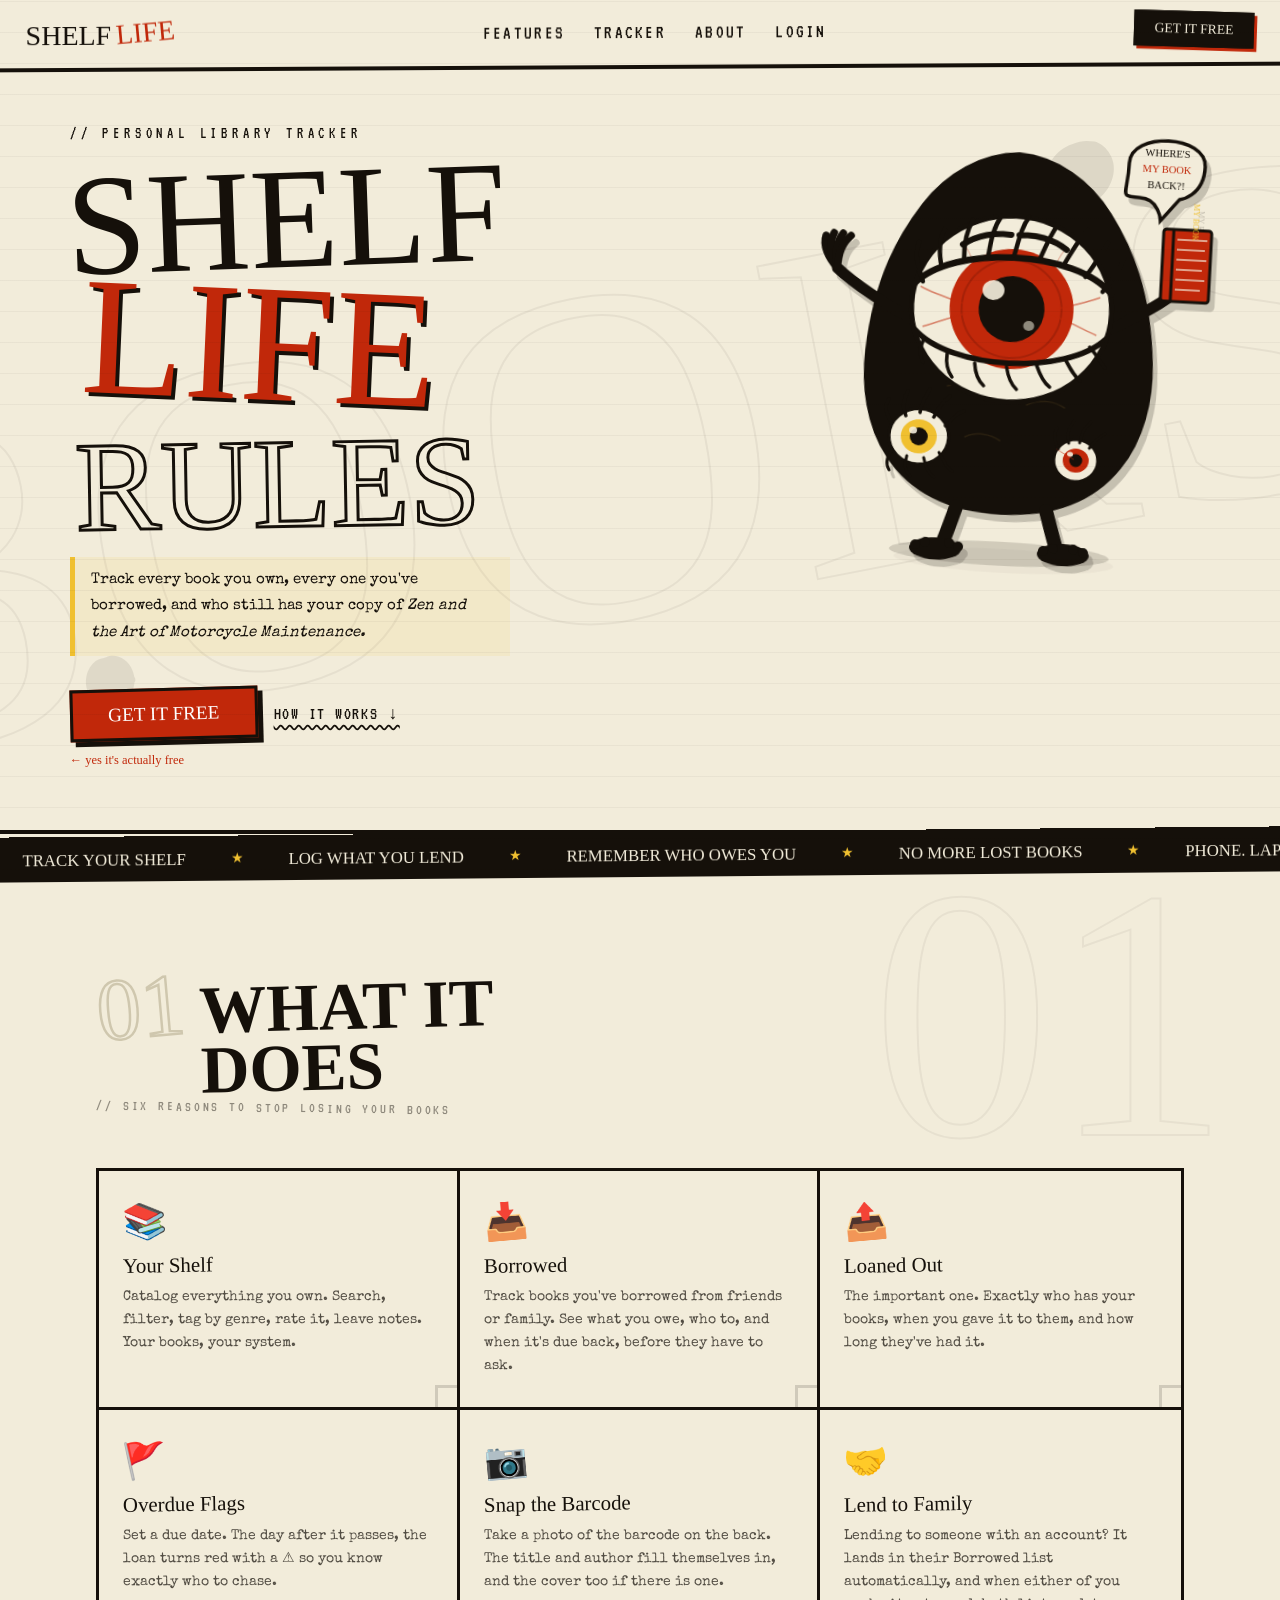
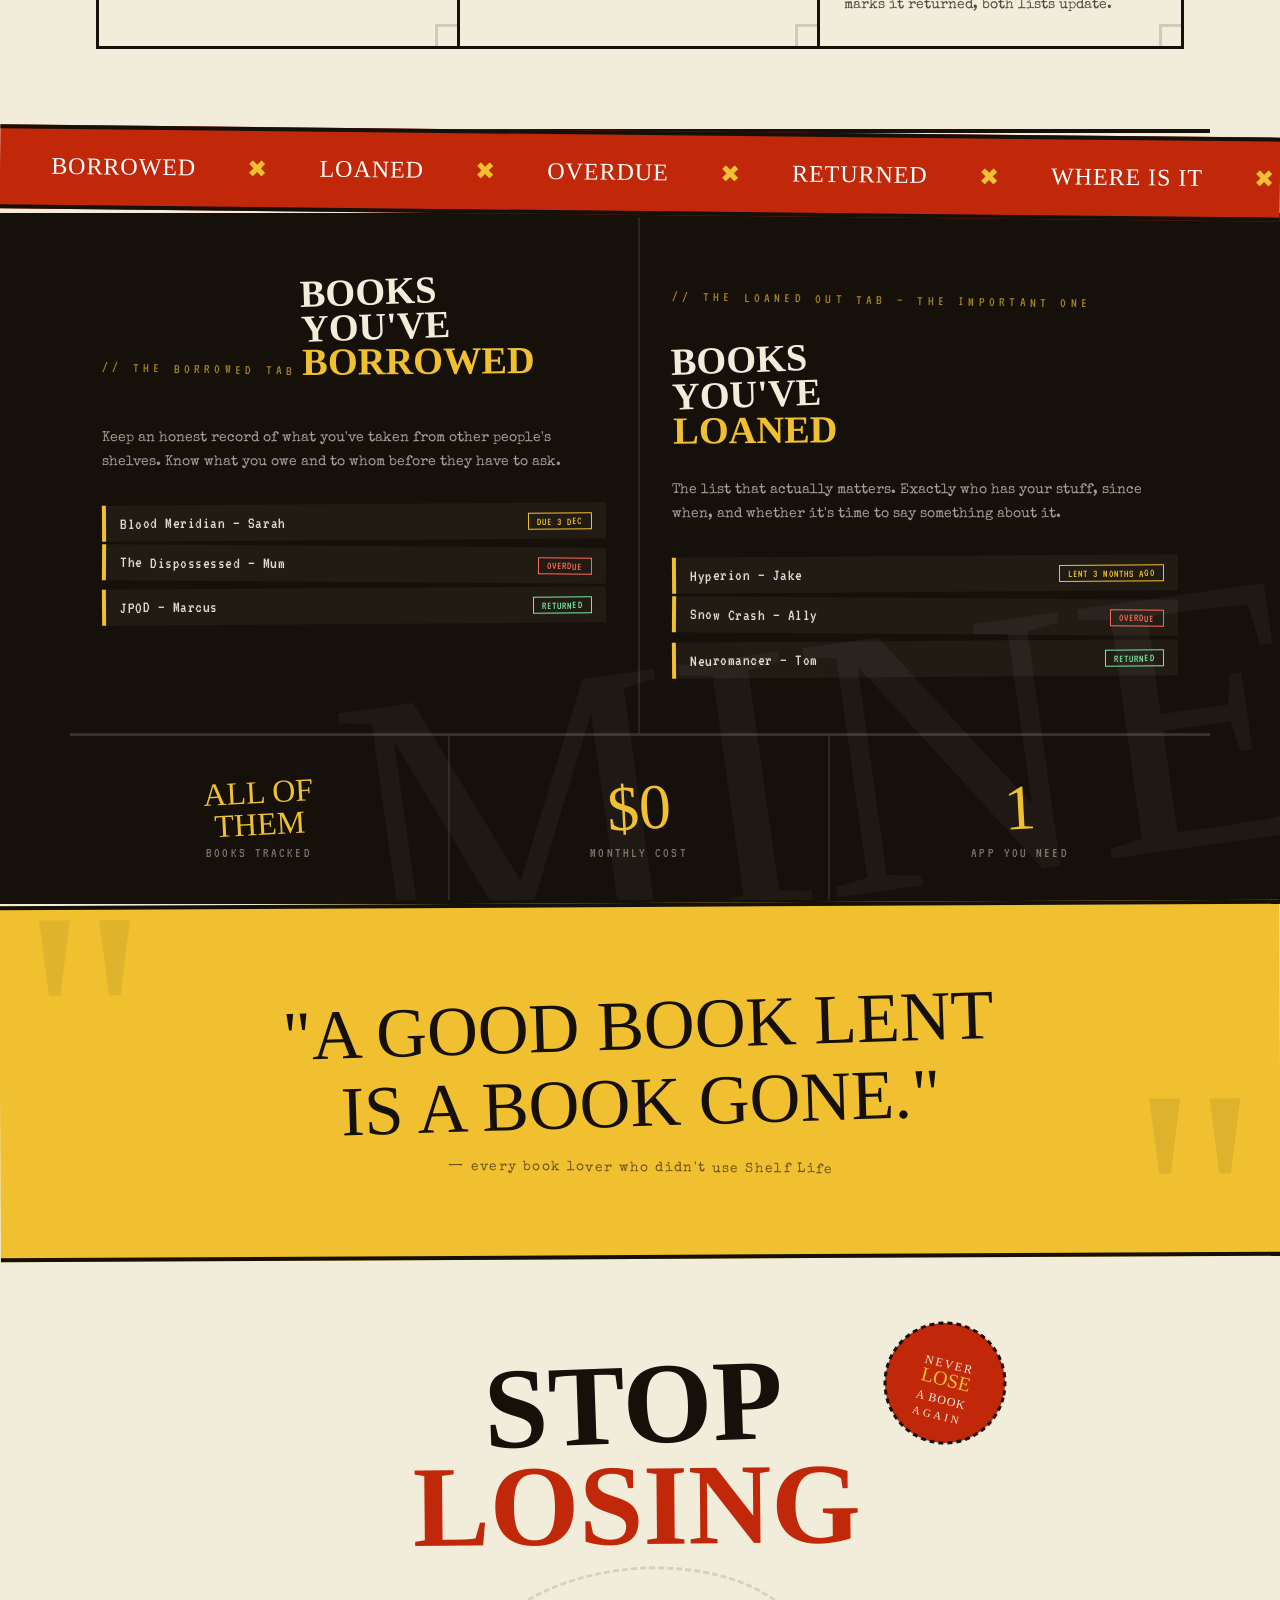
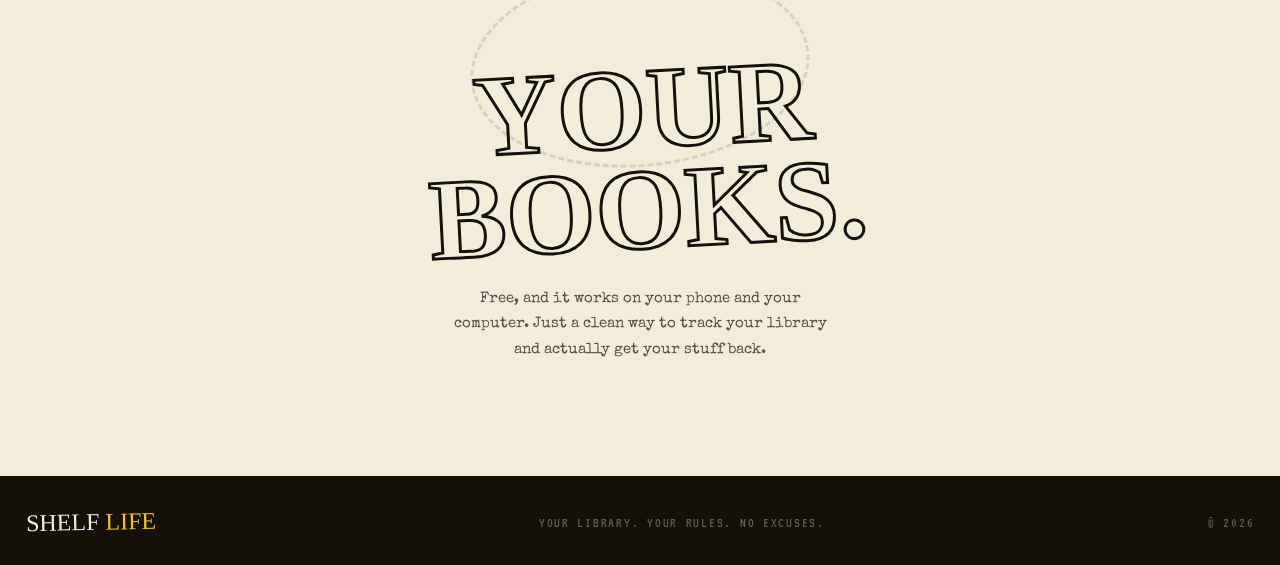
==== commit b5a09725: "Major upgrades" ====
--- a/public/index.html
+++ b/public/index.html
@@ -81,7 +81,13 @@
   .hero-right{grid-row:1;display:flex;justify-content:center;}
   .hero-left{grid-row:2;}
   .hero-right svg{max-width:280px;width:80vw;}
-  nav ul{display:none;}
+  /* phones: logo, LOGIN and GET IT FREE on one line */
+  nav{padding:0.9rem 1rem;}
+  .nav-logo{font-size:1.45rem;}
+  nav ul{margin-left:auto;margin-right:0.9rem;}
+  nav ul a{font-size:1.1rem;}
+  nav ul li:not(.nav-login){display:none;}
+  .nav-btn{white-space:nowrap;padding:0.4rem 0.8rem;}
 }
 
 .hero-left{padding-top:1.5rem;}
@@ -166,7 +172,8 @@
 @keyframes scroll{from{transform:translateX(0);}to{transform:translateX(-50%);}}
 
 /* ===================== FEATURES ===================== */
-.features{padding:5rem 1.6rem;max-width:1140px;margin:0 auto;position:relative;}
+.features{padding:5rem 1.6rem;max-width:1140px;margin:0 auto;position:relative;
+  overflow-x:clip;} /* keeps the ghost "01" from making the page wider than a phone */
 
 /* big ghost number behind section */
 .features::before{
@@ -286,11 +293,16 @@
 
 /* ===================== STATS ===================== */
 .stats-row{
-  display:grid;grid-template-columns:repeat(4,1fr);
+  display:grid;grid-template-columns:repeat(3,1fr);
   border-top:3px solid rgba(242,236,218,0.15);
   max-width:1140px;margin:0 auto;
 }
-@media(max-width:600px){.stats-row{grid-template-columns:1fr 1fr;}}
+/* phones: two stats side by side, the third full width underneath */
+@media(max-width:600px){
+  .stats-row{grid-template-columns:1fr 1fr;}
+  .stat-box:nth-child(2){border-right:none;}
+  .stat-box:last-child{grid-column:1 / -1;border-top:2px solid rgba(242,236,218,0.1);}
+}
 .stat-box{
   padding:2.5rem 1.5rem;text-align:center;
   border-right:2px solid rgba(242,236,218,0.1);
@@ -300,6 +312,8 @@
   font-family:'Permanent Marker',cursive;font-size:4rem;line-height:1;
   color:var(--yellow);display:block;transform:rotate(-3deg);display:inline-block;
 }
+/* words instead of a number: two lines at half size = same height as the numbers */
+.stat-num.stat-words{font-size:2rem;line-height:1;}
 .stat-lbl{
   font-family:'VT323',monospace;font-size:0.88rem;text-transform:uppercase;
   letter-spacing:0.15em;opacity:0.45;margin-top:0.4rem;display:block;
@@ -332,6 +346,8 @@
   letter-spacing:0.1em;opacity:0.6;position:relative;z-index:1;display:block;
   transform:rotate(0.8deg);
 }
+
+.clip-x{overflow-x:clip;}
 
 /* ===================== CHAOS STRIP ===================== */
 /* a band of overlapping scrawled words */
@@ -392,7 +408,11 @@
   width:130px;height:130px;
   transform:rotate(14deg);
 }
-@media(max-width:600px){.sticker{right:-10px;width:100px;height:100px;}}
+@media(max-width:600px){
+  .sticker{right:-10px;width:100px;height:100px;}
+  /* let the sticker hang off the screen edge without making the page wider than the phone */
+  .final-cta{overflow-x:clip;}
+}
 
 /* ===================== FOOTER ===================== */
 footer{
@@ -435,6 +455,12 @@
 .hero-left>*:nth-child(3){animation-delay:0.32s;}
 .hero-left>*:nth-child(4){animation-delay:0.46s;}
 .hero-left>*:nth-child(5){animation-delay:0.55s;}
+
+/* people who've asked their device for less motion: stop the scrolling banners and entrance animations */
+@media (prefers-reduced-motion: reduce){
+  html{scroll-behavior:auto;}
+  .marquee-track,.chaos-strip-inner,.hero-right svg,.hero-left>*{animation:none;}
+}
 </style>
 </head>
 <body>
@@ -446,7 +472,7 @@
     <li><a href="#features">FEATURES</a></li>
     <li><a href="#tracker">TRACKER</a></li>
     <li><a href="#about">ABOUT</a></li>
-    <li><a href="/login">LOGIN</a></li>
+    <li class="nav-login"><a href="/login">LOGIN</a></li>
   </ul>
   <a href="/signup" class="nav-btn">GET IT FREE</a>
 </nav>
@@ -636,12 +662,12 @@
     <span>LOG WHAT YOU LEND</span><span class="star">★</span>
     <span>REMEMBER WHO OWES YOU</span><span class="star">★</span>
     <span>NO MORE LOST BOOKS</span><span class="star">★</span>
-    <span>FREE. OFFLINE. YOURS.</span><span class="star">★</span>
+    <span>PHONE. LAPTOP. ALWAYS IN SYNC.</span><span class="star">★</span>
     <span>TRACK YOUR SHELF</span><span class="star">★</span>
     <span>LOG WHAT YOU LEND</span><span class="star">★</span>
     <span>REMEMBER WHO OWES YOU</span><span class="star">★</span>
     <span>NO MORE LOST BOOKS</span><span class="star">★</span>
-    <span>FREE. OFFLINE. YOURS.</span><span class="star">★</span>
+    <span>PHONE. LAPTOP. ALWAYS IN SYNC.</span><span class="star">★</span>
   </div>
 </div>
 
@@ -663,7 +689,7 @@
     <div class="feat-item">
       <span class="feat-icon">📥</span>
       <span class="feat-title">Borrowed</span>
-      <p class="feat-desc">Track books you've borrowed from friends or family. See what you owe and set a reminder before they ask.</p>
+      <p class="feat-desc">Track books you've borrowed from friends or family. See what you owe, who to, and when it's due back, before they have to ask.</p>
     </div>
     <div class="feat-item">
       <span class="feat-icon">📤</span>
@@ -671,19 +697,19 @@
       <p class="feat-desc">The important one. Exactly who has your books, when you gave it to them, and how long they've had it.</p>
     </div>
     <div class="feat-item">
-      <span class="feat-icon">🔔</span>
-      <span class="feat-title">Overdue Alerts</span>
-      <p class="feat-desc">Set return dates. Get notified when things run long. Passive-aggressive reminder mode included.</p>
+      <span class="feat-icon">🚩</span>
+      <span class="feat-title">Overdue Flags</span>
+      <p class="feat-desc">Set a due date. The day after it passes, the loan turns red with a ⚠ so you know exactly who to chase.</p>
     </div>
     <div class="feat-item">
-      <span class="feat-icon">📖</span>
-      <span class="feat-title">Reading Log</span>
-      <p class="feat-desc">Mark books as read, reading, or up next. Build a record of your reading life without an account.</p>
+      <span class="feat-icon">📷</span>
+      <span class="feat-title">Snap the Barcode</span>
+      <p class="feat-desc">Take a photo of the barcode on the back. The title and author fill themselves in, and the cover too if there is one.</p>
     </div>
     <div class="feat-item">
-      <span class="feat-icon">📴</span>
-      <span class="feat-title">Offline First</span>
-      <p class="feat-desc">Everything lives on your device. No subscription. No cloud. No one harvesting your reading habits.</p>
+      <span class="feat-icon">🤝</span>
+      <span class="feat-title">Lend to Family</span>
+      <p class="feat-desc">Lending to someone with an account? It lands in their Borrowed list automatically, and when either of you marks it returned, both lists update.</p>
     </div>
   </div>
 </section>
@@ -710,41 +736,42 @@
 <section class="split-section" id="tracker">
   <div class="split-inner">
     <div class="split-col">
-      <p class="split-label">// tab one</p>
+      <p class="split-label">// the borrowed tab</p>
       <h3>BOOKS<br>YOU'VE <em>BORROWED</em></h3>
       <p>Keep an honest record of what you've taken from other people's shelves. Know what you owe and to whom before they have to ask.</p>
       <div class="book-rows" aria-label="Example borrowed books">
-        <div class="book-row"><span class="title">Blood Meridian — Sarah</span><span class="tag ok">On time</span></div>
+        <div class="book-row"><span class="title">Blood Meridian — Sarah</span><span class="tag warn">Due 3 Dec</span></div>
         <div class="book-row"><span class="title">The Dispossessed — Mum</span><span class="tag late">Overdue</span></div>
-        <div class="book-row"><span class="title">JPOD — Marcus</span><span class="tag warn">Due soon</span></div>
+        <div class="book-row"><span class="title">JPOD — Marcus</span><span class="tag ok">Returned</span></div>
       </div>
     </div>
     <div class="split-col">
-      <p class="split-label">// tab two — the important one</p>
+      <p class="split-label">// the loaned out tab — the important one</p>
       <h3>BOOKS<br>YOU'VE <em>LOANED</em></h3>
       <p>The list that actually matters. Exactly who has your stuff, since when, and whether it's time to say something about it.</p>
       <div class="book-rows" aria-label="Example loaned books">
-        <div class="book-row"><span class="title">Hyperion — Jake</span><span class="tag late">3 months</span></div>
+        <div class="book-row"><span class="title">Hyperion — Jake</span><span class="tag warn">Lent 3 months ago</span></div>
         <div class="book-row"><span class="title">Snow Crash — Ally</span><span class="tag late">Overdue</span></div>
-        <div class="book-row"><span class="title">Neuromancer — Tom</span><span class="tag ok">2 weeks</span></div>
+        <div class="book-row"><span class="title">Neuromancer — Tom</span><span class="tag ok">Returned</span></div>
       </div>
     </div>
   </div>
   <div style="max-width:1140px;margin:0 auto;">
     <div class="stats-row">
-      <div class="stat-box"><span class="stat-num">∞</span><span class="stat-lbl">Books tracked</span></div>
+      <div class="stat-box"><span class="stat-num stat-words">ALL OF<br>THEM</span><span class="stat-lbl">Books tracked</span></div>
       <div class="stat-box"><span class="stat-num">$0</span><span class="stat-lbl">Monthly cost</span></div>
       <div class="stat-box"><span class="stat-num">1</span><span class="stat-lbl">App you need</span></div>
-      <div class="stat-box"><span class="stat-num">100%</span><span class="stat-lbl">Your data</span></div>
     </div>
   </div>
 </section>
 
 <!-- ZINE QUOTE -->
+<div class="clip-x"><!-- trims the tilted band's corners at the screen edge -->
 <section class="zine-quote" id="about">
   <blockquote>"A GOOD BOOK LENT<br>IS A BOOK GONE."</blockquote>
   <cite>— every book lover who didn't use Shelf Life</cite>
 </section>
+</div>
 
 <!-- FINAL CTA -->
 <div class="final-cta">
@@ -758,8 +785,7 @@
   </svg>
 
   <h2>STOP<br><span>LOSING</span><br><em>YOUR BOOKS.</em></h2>
-  <p>Free, offline, no account needed. Just a clean way to track your library and actually get your stuff back.</p>
-  <a href="/signup" class="btn-big" style="font-size:1.3rem;padding:0.85rem 3rem;">DOWNLOAD FREE</a>
+  <p>Free, and it works on your phone and your computer. Just a clean way to track your library and actually get your stuff back.</p>
 </div>
 
 <!-- FOOTER -->
